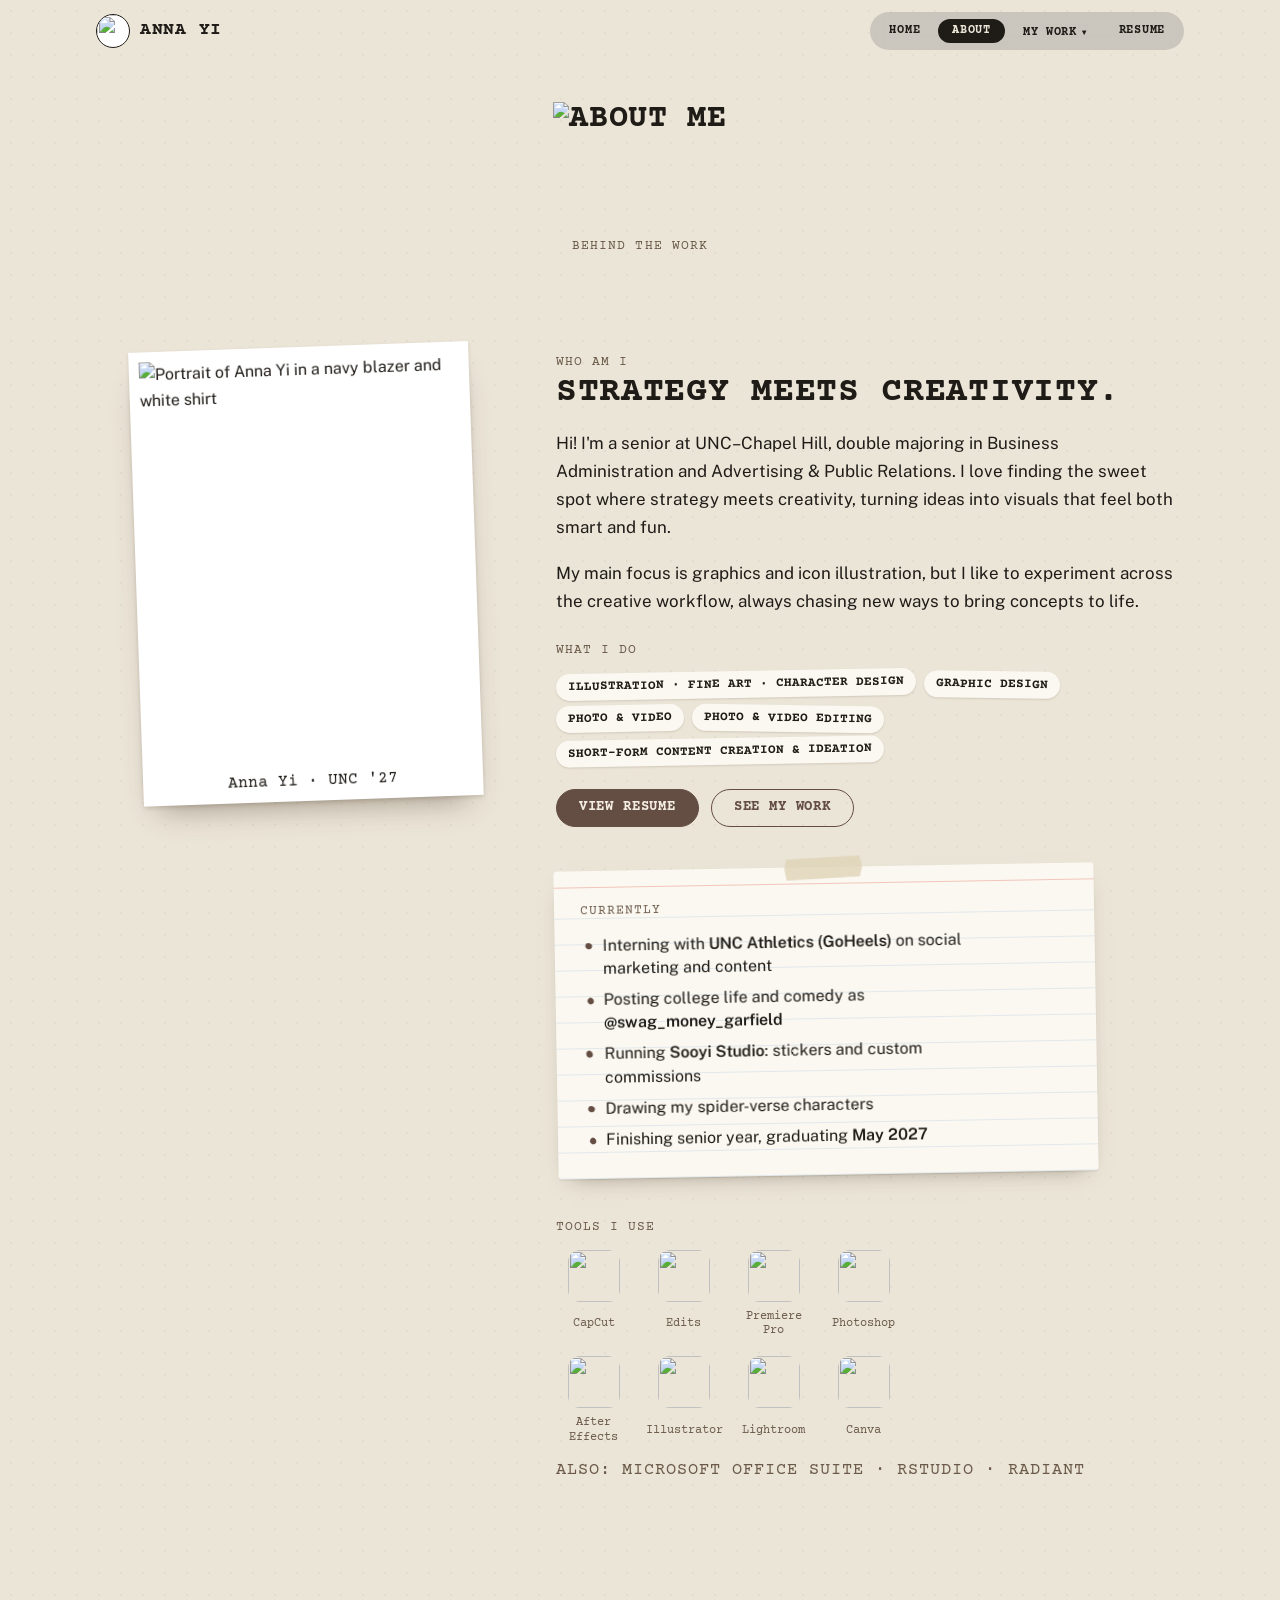
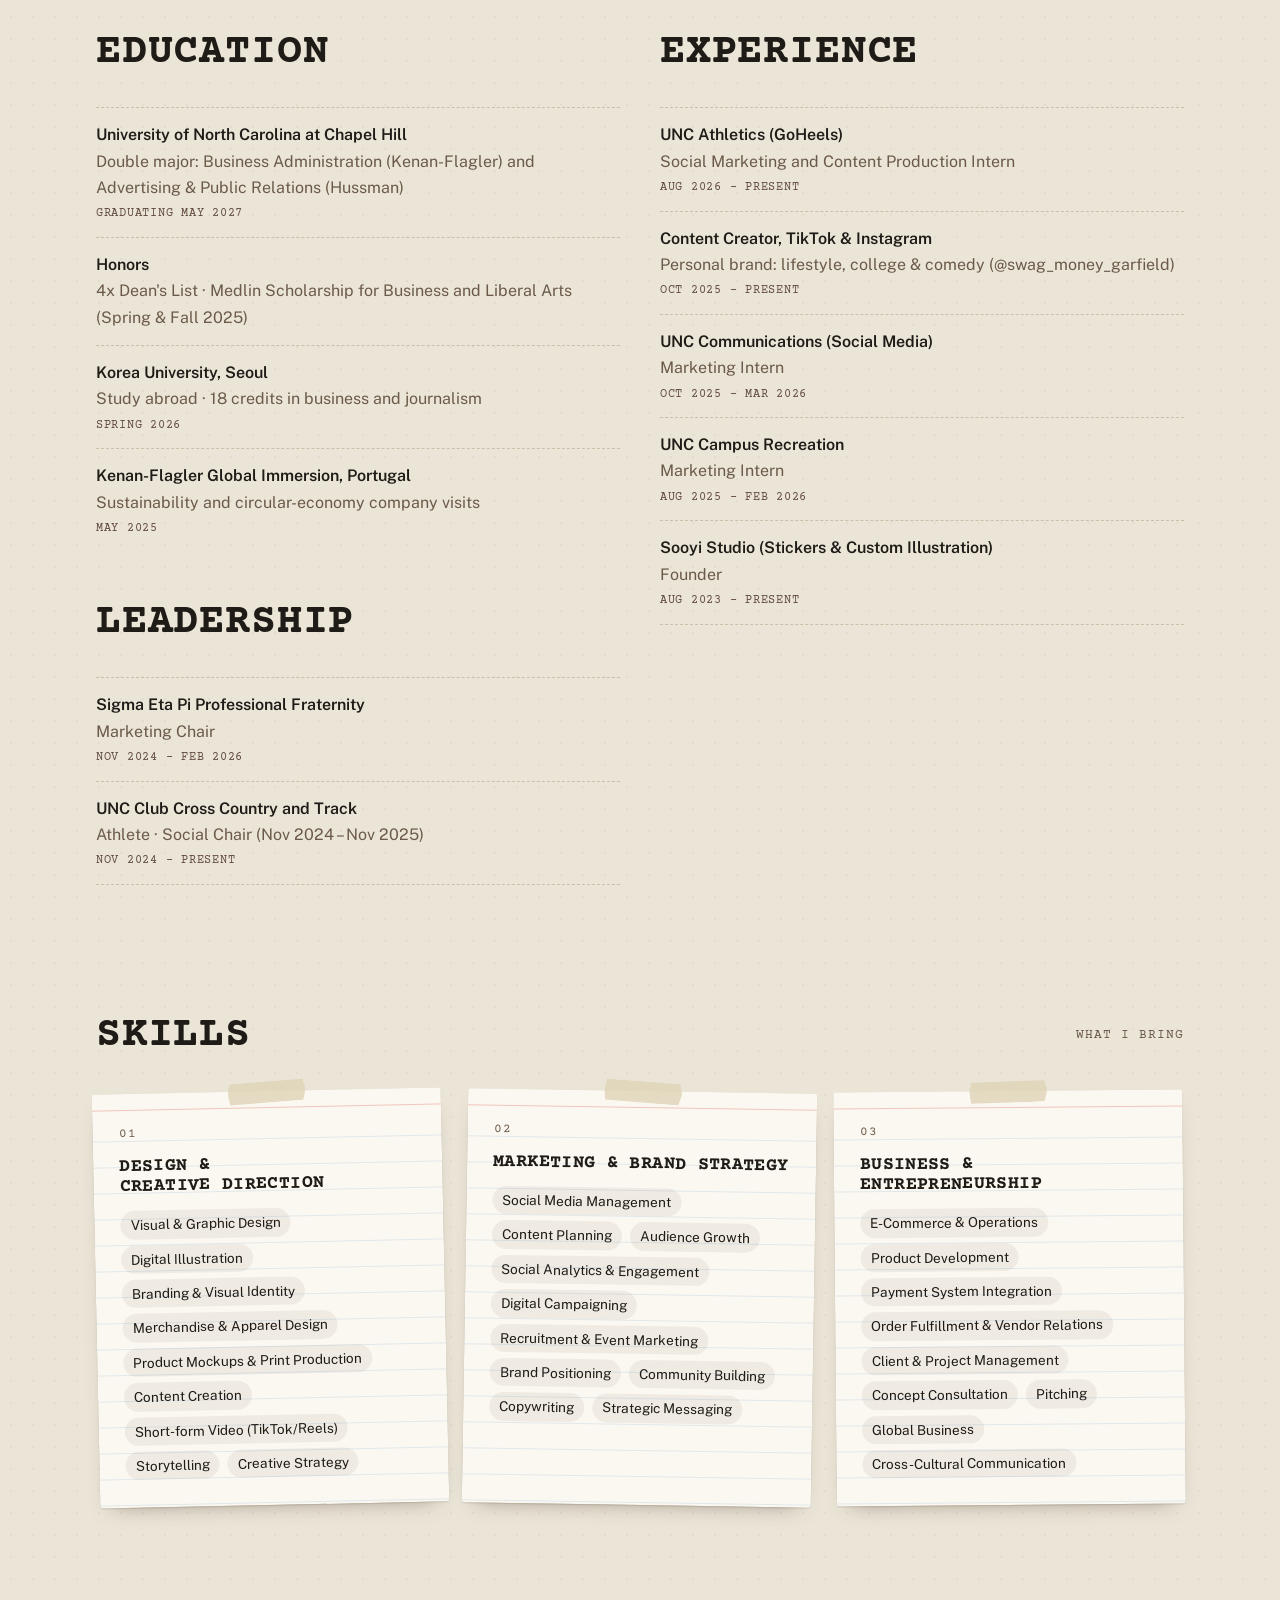
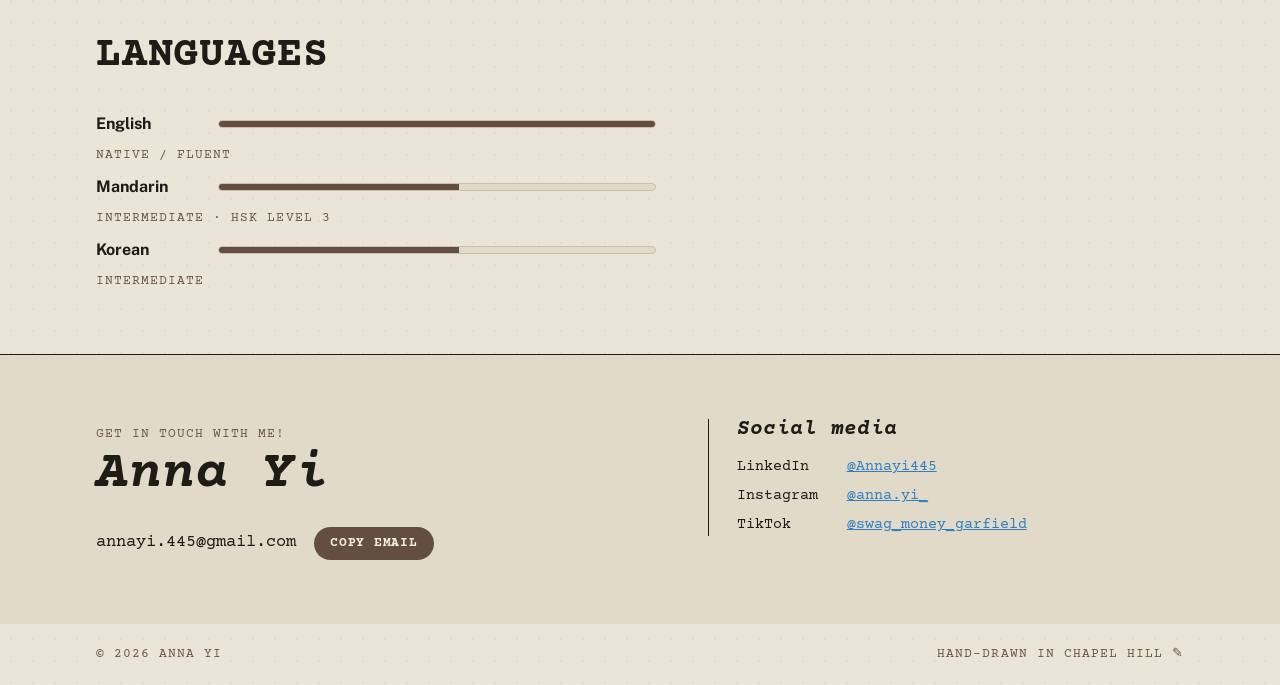
==== About.html @ 0a268e11 "Add files via upload" ====
<!doctype html>
<html lang="en">
<head>
<meta charset="utf-8">
<meta name="viewport" content="width=device-width, initial-scale=1">
<title>About | Anna Yi</title>
<meta name="description" content="About Anna Yi: education, experience and skills.">
<link rel="icon" href="images/avatar.png">
<link rel="preconnect" href="https://fonts.googleapis.com">
<link rel="preconnect" href="https://fonts.gstatic.com" crossorigin>
<link rel="stylesheet" href="https://fonts.googleapis.com/css2?family=Courier+Prime:ital,wght@0,400;0,700;1,400;1,700&family=Public+Sans:wght@400;500;600&display=swap">
<link rel="stylesheet" href="style.css">
</head>
<body>

<nav>
  <div class="wrap">
    <a class="logo" href="Home.html"><img src="images/avatar.png" alt="">Anna Yi</a>
    <div class="nav-links">
      <a href="Home.html">Home</a>
      <a href="About.html" aria-current="page">About</a>
      <div class="nav-drop">
        <button class="nav-drop-btn" type="button" aria-expanded="false" aria-controls="work-menu">My work <span class="caret" aria-hidden="true">▾</span></button>
        <div class="nav-menu" id="work-menu">
          <a href="Illustration.html">Illustration</a>
          <a href="Design.html">Design</a>
          <a href="Video.html">Photo &amp; Video</a>
          <a href="Social.html">Social Media</a>
        </div>
      </div>
      <a href="Resume.html">Resume</a>
    </div>
  </div>
</nav>

<header class="page-head">
  <div class="wrap">
    <h1><img class="doodle" src="images/doodles/title-about.png" alt="About me"></h1>
    <span class="label">Behind the work</span>
  </div>
</header>

<main>
  <section>
    <div class="wrap about-grid">
      <div class="badge">
        <img class="lanyard" src="images/doodles/lanyard.png" alt="">
        <figure class="portrait">
          <img src="images/portrait.jpg" alt="Portrait of Anna Yi in a navy blazer and white shirt">
          <figcaption>Anna Yi · UNC '27</figcaption>
        </figure>
      </div>
      <div class="about-text">
        <span class="label">Who am I</span>
        <h2>Strategy meets creativity.</h2>
        <p>Hi! I'm a senior at UNC–Chapel Hill, double majoring in Business Administration and Advertising &amp; Public Relations. I love finding the sweet spot where strategy meets creativity, turning ideas into visuals that feel both smart and fun.</p>
        <p>My main focus is graphics and icon illustration, but I like to experiment across the creative workflow, always chasing new ways to bring concepts to life.</p>
        <span class="label">What I do</span>
        <ul class="tags what-i-do">
          <li><a href="Illustration.html">Illustration · Fine Art · Character Design</a></li>
          <li><a href="Design.html">Graphic Design</a></li>
          <li><a href="Video.html#photo">Photo &amp; Video</a></li>
          <li><a href="Video.html#editing">Photo &amp; Video Editing</a></li>
          <li><a href="Social.html">Short-Form Content Creation &amp; Ideation</a></li>
        </ul>
        <div class="cta">
          <a class="btn primary" href="Resume.html">View resume</a>
          <a class="btn" href="Design.html">See my work</a>
        </div>

        <div class="card currently">
          <!-- easter egg: hover the tiger -->
          <span class="tiger" aria-hidden="true">
            <img class="tiger-calm" src="images/doodles/tiger.png" alt="">
            <img class="tiger-mad" src="images/doodles/tiger-angry.png" alt="">
          </span>
          <span class="label">Currently</span>
          <ul>
            <li>Interning with <strong>UNC Athletics (GoHeels)</strong> on social marketing and content</li>
            <li>Posting college life and comedy as <strong>@swag_money_garfield</strong></li>
            <li>Running <strong>Sooyi Studio</strong>: stickers and custom commissions</li>
            <li>Drawing my spider-verse characters</li>
            <li>Finishing senior year, graduating <strong>May 2027</strong></li>
          </ul>
        </div>

        <div class="tools">
          <span class="label">Tools I use</span>
          <ul class="software">
            <li><img src="images/icons/capcut.png" alt=""><span>CapCut</span></li>
            <li><img src="images/icons/instagram-edits.png" alt=""><span>Edits</span></li>
            <li><img src="images/icons/premiere-pro.png" alt=""><span>Premiere Pro</span></li>
            <li><img src="images/icons/photoshop.png" alt=""><span>Photoshop</span></li>
            <li><img src="images/icons/after-effects.png" alt=""><span>After Effects</span></li>
            <li><img src="images/icons/illustrator.png" alt=""><span>Illustrator</span></li>
            <li><img src="images/icons/lightroom.png" alt=""><span>Lightroom</span></li>
            <li><img src="images/icons/canva.png" alt=""><span>Canva</span></li>
          </ul>
          <p class="tools-more">Also: Microsoft Office Suite · RStudio · Radiant</p>
        </div>
      </div>
    </div>
  </section>

  <section>
    <div class="wrap cols">
      <div>
        <div class="sec-head"><h2>Education</h2></div>
        <div class="entry">
          <strong>University of North Carolina at Chapel Hill</strong>
          <span>Double major: Business Administration (Kenan-Flagler) and Advertising &amp; Public Relations (Hussman)</span>
          <span class="when">Graduating May 2027</span>
        </div>
        <div class="entry">
          <strong>Honors</strong>
          <span>4x Dean's List · Medlin Scholarship for Business and Liberal Arts (Spring &amp; Fall 2025)</span>
        </div>
        <div class="entry">
          <strong>Korea University, Seoul</strong>
          <span>Study abroad · 18 credits in business and journalism</span>
          <span class="when">Spring 2026</span>
        </div>
        <div class="entry">
          <strong>Kenan-Flagler Global Immersion, Portugal</strong>
          <span>Sustainability and circular-economy company visits</span>
          <span class="when">May 2025</span>
        </div>

        <div class="sec-head" style="margin-top:48px"><h2>Leadership</h2></div>
        <div class="entry">
          <strong>Sigma Eta Pi Professional Fraternity</strong>
          <span>Marketing Chair</span>
          <span class="when">Nov 2024 – Feb 2026</span>
        </div>
        <div class="entry">
          <strong>UNC Club Cross Country and Track</strong>
          <span>Athlete · Social Chair (Nov 2024 – Nov 2025)</span>
          <span class="when">Nov 2024 – Present</span>
        </div>
      </div>
      <div>
        <div class="sec-head"><h2>Experience</h2></div>
        <div class="entry">
          <strong>UNC Athletics (GoHeels)</strong>
          <span>Social Marketing and Content Production Intern</span>
          <span class="when">Aug 2026 – Present</span>
        </div>
        <div class="entry">
          <strong>Content Creator, TikTok &amp; Instagram</strong>
          <span>Personal brand: lifestyle, college &amp; comedy (@swag_money_garfield)</span>
          <span class="when">Oct 2025 – Present</span>
        </div>
        <div class="entry">
          <strong>UNC Communications (Social Media)</strong>
          <span>Marketing Intern</span>
          <span class="when">Oct 2025 – Mar 2026</span>
        </div>
        <div class="entry">
          <strong>UNC Campus Recreation</strong>
          <span>Marketing Intern</span>
          <span class="when">Aug 2025 – Feb 2026</span>
        </div>
        <div class="entry">
          <strong>Sooyi Studio (Stickers &amp; Custom Illustration)</strong>
          <span>Founder</span>
          <span class="when">Aug 2023 – Present</span>
        </div>
      </div>
    </div>
  </section>

  <section>
    <div class="wrap">
      <div class="sec-head">
        <h2>Skills</h2>
        <span class="label">What I bring</span>
      </div>
      <div class="skill-cards">
        <div class="card">
          <span class="label">01</span>
          <h3>Design &amp; Creative Direction</h3>
          <ul class="tags">
            <li>Visual &amp; Graphic Design</li><li>Digital Illustration</li><li>Branding &amp; Visual Identity</li>
            <li>Merchandise &amp; Apparel Design</li><li>Product Mockups &amp; Print Production</li><li>Content Creation</li>
            <li>Short-form Video (TikTok/Reels)</li><li>Storytelling</li><li>Creative Strategy</li>
          </ul>
        </div>
        <div class="card">
          <span class="label">02</span>
          <h3>Marketing &amp; Brand Strategy</h3>
          <ul class="tags">
            <li>Social Media Management</li><li>Content Planning</li><li>Audience Growth</li>
            <li>Social Analytics &amp; Engagement</li><li>Digital Campaigning</li><li>Recruitment &amp; Event Marketing</li>
            <li>Brand Positioning</li><li>Community Building</li><li>Copywriting</li><li>Strategic Messaging</li>
          </ul>
        </div>
        <div class="card">
          <span class="label">03</span>
          <h3>Business &amp; Entrepreneurship</h3>
          <ul class="tags">
            <li>E-Commerce &amp; Operations</li><li>Product Development</li><li>Payment System Integration</li>
            <li>Order Fulfillment &amp; Vendor Relations</li><li>Client &amp; Project Management</li><li>Concept Consultation</li>
            <li>Pitching</li><li>Global Business</li><li>Cross-Cultural Communication</li>
          </ul>
        </div>
      </div>
    </div>
  </section>

  <section>
    <div class="wrap cols">
      <div>
        <div class="sec-head"><h2>Languages</h2></div>
        <div class="langs">
          <div class="lang"><strong>English</strong><div class="meter" title="Native / Fluent"><i style="width:100%"></i></div></div>
          <span class="label">Native / Fluent</span>
          <div class="lang"><strong>Mandarin</strong><div class="meter" title="Intermediate"><i style="width:55%"></i></div></div>
          <span class="label">Intermediate · HSK Level 3</span>
          <div class="lang"><strong>Korean</strong><div class="meter" title="Intermediate"><i style="width:55%"></i></div></div>
          <span class="label">Intermediate</span>
        </div>
      </div>
    </div>
  </section>

  <section id="contact" class="contact">
    <div class="wrap">
      <div>
        <span class="label">Get in touch with me!</span>
        <h2>Anna Yi</h2>
        <div class="contact-row">
          <span class="email" id="email">annayi.445@gmail.com</span>
          <button class="copy" id="copy-btn" type="button">Copy email</button>
        </div>
      </div>
      <div class="socials">
        <h3>Social media</h3>
        <div><span>LinkedIn</span><a href="https://www.linkedin.com/in/annayi445" target="_blank" rel="noopener">@Annayi445</a></div>
        <div><span>Instagram</span><a href="https://www.instagram.com/anna.yi_/" target="_blank" rel="noopener">@anna.yi_</a></div>
        <div><span>TikTok</span><a href="https://www.tiktok.com/@swag_money_garfield" target="_blank" rel="noopener">@swag_money_garfield</a></div>
      </div>
    </div>
  </section>
</main>

<footer>
  <div class="wrap">
    <span class="label">© 2026 Anna Yi</span>
    <span class="label">Hand-drawn in Chapel Hill ✎</span>
  </div>
</footer>

<script src="script.js"></script>
</body>
</html>
---- style.css ----
/* Anna Yi — portfolio. Shared styles for Home, About and Video pages.
   Look: warm sketchbook paper, Courier type and Anna's own hand-drawn doodles. */
:root {
  --bg: #ebe5d8;          /* paper */
  --paper-2: #e2dac9;     /* slightly darker paper for bands */
  --surface: #f7f3ea;
  --ink: #1f1b17;
  --muted: #6b5a49;
  --line: #cbbfaa;
  --brown: #644d42;
  --accent: #2f7fc1;      /* Carolina blue, for links and highlights */
  --rec: #d6402f;
  --type: "Courier Prime", "Courier New", Courier, monospace;
  --body: "Public Sans", system-ui, -apple-system, "Segoe UI", sans-serif;
  color-scheme: light;
}

* { box-sizing: border-box; }
html { scroll-behavior: smooth; }
[id] { scroll-margin-top: 72px; }
body {
  margin: 0; background: var(--bg); color: var(--ink); font: 400 1rem/1.65 var(--body);
  /* faint paper grain */
  background-image: radial-gradient(rgba(100, 77, 66, 0.06) 1px, transparent 1px);
  background-size: 22px 22px;
}
img { max-width: 100%; display: block; }
.wrap {
  max-width: 1120px; margin: 0 auto;
  padding-left: max(16px, env(safe-area-inset-left, 0px));
  padding-right: max(16px, env(safe-area-inset-right, 0px));
}
a { color: var(--accent); }
a:focus-visible, button:focus-visible { outline: 2px solid var(--accent); outline-offset: 3px; }
h1, h2, h3 { font-family: var(--type); font-weight: 700; text-wrap: balance; line-height: 1.1; margin: 0; text-transform: uppercase; letter-spacing: 0.02em; }
.label { font: 400 0.8rem/1.3 var(--type); letter-spacing: 0.08em; text-transform: uppercase; color: var(--muted); }
.doodle { display: block; height: auto; }
.visually-hidden { position: absolute; width: 1px; height: 1px; overflow: hidden; clip: rect(0 0 0 0); white-space: nowrap; }

/* ---------- Nav: centered pill, like the old site ---------- */
nav { position: sticky; top: 0; z-index: 10; padding-block: 12px; }
nav .wrap { display: flex; align-items: center; justify-content: space-between; gap: 16px; }
.logo {
  display: flex; align-items: center; gap: 10px; color: var(--ink); text-decoration: none;
  font: 700 1.1rem/1 var(--type); letter-spacing: 0.04em; text-transform: uppercase;
}
.logo img { width: 34px; height: 34px; border-radius: 50%; background: #fff; border: 1.5px solid var(--ink); object-fit: cover; }
.nav-links {
  display: flex; gap: 4px; flex-wrap: wrap; padding: 5px; border-radius: 999px;
  background: rgba(195, 190, 183, 0.8); backdrop-filter: blur(8px);
}
.nav-links a {
  color: var(--ink); text-decoration: none; padding: 6px 14px; border-radius: 999px;
  font: 700 0.75rem/1 var(--type); letter-spacing: 0.06em; text-transform: uppercase;
}
.nav-links a:hover { background: rgba(255, 255, 255, 0.5); }
.nav-links a[aria-current="page"] { background: var(--ink); color: var(--bg); }

/* ---------- Buttons ---------- */
.cta { display: flex; gap: 12px; flex-wrap: wrap; }
.btn {
  display: inline-block; padding: 11px 22px; border-radius: 999px; text-decoration: none;
  font: 700 0.85rem/1 var(--type); letter-spacing: 0.06em; text-transform: uppercase;
  border: 1.5px solid var(--brown); color: var(--brown); transition: background .2s, color .2s, transform .2s;
}
.btn.primary { background: var(--brown); color: #f3ede2; }
.btn:hover { transform: translateY(-2px); background: var(--brown); color: #f3ede2; }

/* ---------- Home hero: avatar + hand-lettered "Portfolio" ---------- */
.hero .wrap { padding-block: 48px 24px; display: grid; justify-items: center; text-align: center; gap: 22px; }
.title-lockup { display: flex; align-items: center; justify-content: center; gap: clamp(12px, 3vw, 28px); }
.title-lockup .avatar { width: clamp(78px, 13vw, 130px); height: auto; }
.title-lockup .wordmark { display: grid; gap: 6px; }
.title-lockup .wordmark img { width: clamp(220px, 44vw, 460px); }
.byline { display: flex; justify-content: space-between; font: 400 clamp(0.9rem, 2vw, 1.2rem)/1 var(--type); letter-spacing: 0.1em; color: var(--muted); padding-inline: 4px; }
.hero p { max-width: 54ch; font-size: 1.1rem; color: var(--muted); margin: 0; }
.scroll-cue { display: grid; justify-items: center; gap: 4px; color: var(--ink); text-decoration: none; font: 400 0.75rem/1 var(--type); }
.scroll-cue img { width: 54px; margin-block: 6px 16px; transform: rotate(110deg); animation: bob 2.2s ease-in-out infinite; }
@keyframes bob { 50% { translate: 0 6px; } }

/* "Check out my work!" doodle links */
.work-links { display: grid; grid-template-columns: repeat(3, minmax(0, 1fr)); gap: 24px; align-items: end; max-width: 820px; margin: 0 auto; }
.work-links a { display: grid; justify-items: center; padding: 16px; border-radius: 12px; transition: transform .25s, background .25s; }
.work-links a:hover { transform: rotate(-3deg) translateY(-4px); background: rgba(255, 255, 255, 0.35); }
.work-links img { height: clamp(110px, 18vw, 170px); width: auto; }

/* The five things I do: numbered index cards */
.disciplines {
  list-style: none; padding: 0; margin: 40px 0 0;
  display: grid; grid-template-columns: repeat(auto-fit, minmax(min(200px, 100%), 1fr)); gap: 16px;
}
.disciplines a { height: 100%; display: grid; align-content: start; gap: 8px; padding: 26px 18px 22px; color: var(--ink); text-decoration: none; }
.disciplines strong { font: 700 1rem/1.25 var(--type); text-transform: uppercase; letter-spacing: .02em; }
.disciplines span:last-child { font-size: 0.9rem; color: var(--muted); }

/* Paper index cards: ruled lines, a strip of tape, a slight hand-placed tilt */
.card, .disciplines a {
  position: relative; border-radius: 3px;
  background:
    linear-gradient(to bottom, transparent 0 16px, rgba(214, 64, 47, 0.28) 16px 17px, transparent 17px),
    repeating-linear-gradient(to bottom, transparent 0 25px, rgba(47, 127, 193, 0.13) 25px 26px),
    #fbf8f1;
  background-position: 0 0, 0 22px, 0 0;
  box-shadow: 0 1px 1px rgba(60, 40, 20, .12), 0 10px 22px -14px rgba(60, 40, 20, .5);
  transform: rotate(var(--tilt, 0deg));
  transition: transform .3s ease, box-shadow .3s ease;
}
.card::before, .disciplines a::before {
  content: ""; position: absolute; top: -10px; left: 50%; width: 78px; height: 22px;
  translate: -50% 0; rotate: var(--tape, -3deg);
  background: rgba(222, 210, 180, 0.75); box-shadow: 0 1px 2px rgba(60, 40, 20, .12);
  clip-path: polygon(3% 0, 97% 4%, 100% 50%, 96% 100%, 2% 96%, 0 45%);
}
.card:hover, .disciplines a:hover { transform: rotate(0deg) translateY(-4px); box-shadow: 0 2px 2px rgba(60, 40, 20, .1), 0 18px 28px -14px rgba(60, 40, 20, .5); }
.card:nth-child(4n+1), .disciplines li:nth-child(4n+1) a { --tilt: -1.2deg; --tape: -4deg; }
.card:nth-child(4n+2), .disciplines li:nth-child(4n+2) a { --tilt: 0.9deg; --tape: 3deg; }
.card:nth-child(4n+3), .disciplines li:nth-child(4n+3) a { --tilt: -0.5deg; --tape: -2deg; }
.disciplines li:nth-child(4n+4) a { --tilt: 1.4deg; --tape: 5deg; }

/* Section number next to a hand-lettered title */
.sec-head h2 { display: flex; align-items: center; gap: 14px; }
.num {
  display: inline-grid; place-items: center; width: 44px; height: 44px; flex: none; border-radius: 50%;
  border: 1.5px solid var(--ink); font: 700 0.95rem/1 var(--type); letter-spacing: 0;
}

/* Empty frame waiting for a photo or video */
.slot {
  display: grid; place-items: center; text-align: center; padding: 16px; aspect-ratio: 4 / 5;
  border: 2px dashed var(--line); border-radius: 6px; background: rgba(255, 255, 255, .35);
  font: 400 0.85rem/1.4 var(--type); color: var(--muted);
}
.slot.land { aspect-ratio: 16 / 10; }
.slots { display: grid; grid-template-columns: repeat(auto-fill, minmax(min(200px, 100%), 1fr)); gap: 18px; }

/* ---------- Inner page header: hand-lettered title ---------- */
.page-head .wrap { padding-block: 40px 28px; display: grid; justify-items: center; text-align: center; gap: 16px; }
.page-head h1 img { height: clamp(70px, 12vw, 120px); width: auto; margin: 0 auto; }
.page-head .text-title { font-size: clamp(2.4rem, 8vw, 4.4rem); }
.page-head p { max-width: 58ch; margin: 0; color: var(--muted); font-size: 1.08rem; }

/* ---------- Sections ---------- */
section { padding-block: 64px; }
.sec-head { display: flex; align-items: center; justify-content: space-between; gap: 16px; flex-wrap: wrap; margin-bottom: 32px; }
.sec-head h2 { font-size: clamp(1.8rem, 4.5vw, 2.6rem); }
.sec-head h2 img { height: clamp(56px, 9vw, 84px); width: auto; }
.center { text-align: center; justify-content: center; }
.sub-head { display: flex; align-items: baseline; gap: 14px; margin: 48px 0 18px; }
.sub-head:first-of-type { margin-top: 0; }
.sub-head h3 { font-size: 1.35rem; }
.sub-head::after { content: ""; flex: 1; border-bottom: 1.5px dashed var(--line); transform: translateY(-6px); }

/* ---------- Galleries ---------- */
.zoom { padding: 0; border: 0; background: none; cursor: zoom-in; display: block; width: 100%; }
.posters { display: grid; grid-template-columns: repeat(auto-fill, minmax(min(220px, 100%), 1fr)); gap: 28px 22px; }
.poster { margin: 0; display: grid; gap: 10px; min-width: 0; }
/* polaroid-style frame */
.poster .zoom { background: #fff; padding: 8px 8px 10px; box-shadow: 0 1px 2px rgba(60, 40, 20, .15), 0 8px 18px -10px rgba(60, 40, 20, .35); transition: transform .3s ease; }
.poster:nth-child(odd) .zoom:hover { transform: rotate(-1.5deg) translateY(-4px); }
.poster:nth-child(even) .zoom:hover { transform: rotate(1.5deg) translateY(-4px); }
.poster img { width: 100%; aspect-ratio: 3 / 4; object-fit: cover; }
.poster.wide { grid-column: span 2; }
.poster.wide img { aspect-ratio: auto; height: auto; }
@media (max-width: 520px) { .poster.wide { grid-column: auto; } }
.poster figcaption { font: 400 0.9rem/1.3 var(--type); text-align: center; }

.stickers { display: grid; grid-template-columns: repeat(auto-fill, minmax(min(120px, 45%), 1fr)); gap: 12px; }
.stickers .zoom { aspect-ratio: 1; border-radius: 10px; background: #fff; padding: 8px; box-shadow: 0 1px 2px rgba(60, 40, 20, .12); transition: transform .2s; }
.stickers .zoom:hover { transform: translateY(-3px) rotate(-3deg) scale(1.04); }
.stickers img { width: 100%; height: 100%; object-fit: contain; }

.wall { columns: 3 240px; column-gap: 18px; }
.wall .zoom { break-inside: avoid; margin-bottom: 18px; background: #fff; padding: 8px; box-shadow: 0 1px 2px rgba(60, 40, 20, .15), 0 8px 18px -10px rgba(60, 40, 20, .35); }
.wall img { width: 100%; height: auto; }

/* ---------- Lightbox ---------- */
.lightbox {
  position: fixed; inset: 0; z-index: 50; display: none; place-items: center; padding: 24px;
  background: rgba(31, 27, 23, 0.88); cursor: zoom-out;
}
.lightbox.open { display: grid; }
.lightbox img { max-width: min(1000px, 100%); max-height: 86vh; width: auto; background: #fff; padding: 8px; }
.lightbox p { color: #f3ede2; margin: 12px 0 0; text-align: center; font: 400 0.85rem/1.4 var(--type); letter-spacing: .06em; }

/* ---------- About ---------- */
.about-grid { display: grid; grid-template-columns: minmax(0, 0.9fr) minmax(0, 1.4fr); gap: 56px; align-items: start; }
/* portrait hangs from the hand-drawn lanyard */
.badge { position: relative; display: grid; justify-items: center; max-width: 340px; margin: 0 auto; }
.badge .lanyard { width: 34%; margin-bottom: -14px; position: relative; z-index: 1; }
.portrait { background: #fff; padding: 10px 10px 44px; transform: rotate(-2deg); box-shadow: 0 2px 4px rgba(60, 40, 20, .15), 0 18px 30px -16px rgba(60, 40, 20, .45); }
.portrait img { width: 100%; aspect-ratio: 4 / 5; object-fit: cover; object-position: top; }
.portrait figcaption { position: absolute; left: 0; right: 0; bottom: 12px; text-align: center; font: 400 1rem/1 var(--type); }
.portrait { position: relative; margin: 0; }
.about-text h2 { font-size: clamp(1.6rem, 4vw, 2.2rem); margin-bottom: 18px; }
.about-text p { max-width: 62ch; margin: 0 0 1.1em; font-size: 1.06rem; }
.cols { display: grid; grid-template-columns: repeat(auto-fit, minmax(min(300px, 100%), 1fr)); gap: 40px; }
.entry { padding-block: 14px; border-top: 1.5px dashed var(--line); }
.entry:last-child { border-bottom: 1.5px dashed var(--line); }
.entry strong { display: block; font-weight: 600; }
.entry span { color: var(--muted); }
.skill-cards { display: grid; grid-template-columns: repeat(auto-fit, minmax(min(300px, 100%), 1fr)); gap: 20px; }
.card { padding: 32px 26px 28px; display: grid; gap: 14px; align-content: start; }
.card h3 { font-size: 1.15rem; }
.tags { display: flex; flex-wrap: wrap; gap: 6px 8px; list-style: none; padding: 0; margin: 0; }
.tags li { font-size: 0.85rem; padding: 3px 10px; border-radius: 999px; background: rgba(100, 77, 66, 0.08); }
.what-i-do { margin: 10px 0 24px; }
.what-i-do li { padding: 0; background: #fbf8f1; box-shadow: 0 1px 2px rgba(60, 40, 20, .15); }
.what-i-do li:nth-child(odd) { rotate: -1deg; }
.what-i-do li:nth-child(even) { rotate: 0.8deg; }
.what-i-do a { display: block; padding: 6px 12px; color: var(--ink); text-decoration: none; font: 700 0.8rem/1.2 var(--type); text-transform: uppercase; }
.what-i-do a:hover { color: var(--accent); }
.software { display: flex; gap: 18px; flex-wrap: wrap; list-style: none; padding: 0; margin: 0; }
.software li { display: grid; justify-items: center; gap: 8px; }
.software img { width: 64px; height: 64px; border-radius: 14px; }
.software span { font: 400 0.8rem/1 var(--type); color: var(--muted); }
.langs { display: grid; gap: 10px; }
.lang { display: grid; grid-template-columns: 110px 1fr; align-items: center; gap: 12px; }
.meter { height: 8px; border-radius: 4px; background: var(--paper-2); border: 1px solid var(--line); overflow: hidden; }
.meter i { display: block; height: 100%; background: var(--brown); }

/* ---------- Video ---------- */
.player { position: relative; aspect-ratio: 16 / 9; border-radius: 6px; overflow: hidden; background: var(--ink); border: 8px solid #fff; box-shadow: 0 18px 30px -16px rgba(60, 40, 20, .45); }
.player video, .player iframe { width: 100%; height: 100%; border: 0; display: block; }
.player .missing {
  position: absolute; inset: 0; display: none; place-items: center; text-align: center; padding: 24px;
  color: #e2dac9; font: 400 0.95rem/1.6 var(--type);
}
.player.no-video .missing { display: grid; }
.player.no-video video { display: none; }
.player-meta { display: flex; justify-content: space-between; gap: 12px; flex-wrap: wrap; margin-top: 14px; }

.cases { display: grid; }
.case {
  display: grid; grid-template-columns: minmax(0, 1fr) minmax(0, 1.15fr); gap: 44px; align-items: center;
  padding-block: 44px; border-top: 1.5px dashed var(--line);
}
.case:last-child { border-bottom: 1.5px dashed var(--line); }
.case-media { display: grid; gap: 14px; grid-template-columns: repeat(auto-fit, minmax(0, 1fr)); align-items: start; }
.case-media .zoom { background: #fff; padding: 8px; box-shadow: 0 1px 2px rgba(60, 40, 20, .15), 0 8px 18px -10px rgba(60, 40, 20, .35); }
.case-body { display: grid; gap: 14px; min-width: 0; }
.case-body h2 { font-size: clamp(1.5rem, 4vw, 2rem); }
.case-body p { margin: 0; max-width: 60ch; }
.case:nth-child(even) .case-media { order: 2; }

/* ---------- Contact / footer, like the old site's sign-off ---------- */
.contact { background: var(--paper-2); border-top: 1.5px solid var(--ink); }
.contact .wrap { display: grid; grid-template-columns: minmax(0, 1.2fr) minmax(0, 1fr); gap: 40px; align-items: start; }
.contact h2 { font-size: clamp(2rem, 6vw, 3.4rem); text-transform: none; font-style: italic; }
.contact-row { display: flex; gap: 12px 18px; flex-wrap: wrap; margin-top: 22px; align-items: center; }
.email { font: 400 1.05rem/1 var(--type); user-select: all; }
.copy {
  font: 700 0.8rem/1 var(--type); letter-spacing: .06em; text-transform: uppercase; padding: 10px 16px; border-radius: 999px; cursor: pointer;
  background: var(--brown); color: #f3ede2; border: 0;
}
.socials { border-left: 1.5px solid var(--ink); padding-left: 28px; display: grid; gap: 8px; }
.socials h3 { font-style: italic; text-transform: none; font-size: 1.3rem; margin-bottom: 6px; }
.socials div { display: grid; grid-template-columns: 110px 1fr; font: 400 0.95rem/1.4 var(--type); }
footer .wrap { padding-block: 22px; display: flex; justify-content: space-between; gap: 12px; flex-wrap: wrap; }

@media (max-width: 760px) {
  .about-grid, .case, .contact .wrap { grid-template-columns: 1fr; gap: 28px; }
  .case:nth-child(even) .case-media { order: 0; }
  .badge { max-width: 250px; }
  .badge .lanyard { width: 26%; }
  .socials { border-left: 0; padding-left: 0; border-top: 1.5px solid var(--ink); padding-top: 20px; }
  section { padding-block: 48px; }
  nav .wrap { flex-wrap: wrap; row-gap: 8px; }
  .logo { white-space: nowrap; }
  .nav-links { gap: 0; }
  .nav-links a { padding: 6px 7px; font-size: 0.66rem; letter-spacing: 0.02em; }
  [id] { scroll-margin-top: 110px; }
  .work-links { gap: 8px; }
  .work-links a { padding: 6px; }
}
@media (prefers-reduced-motion: reduce) {
  html { scroll-behavior: auto; }
  .scroll-cue img { animation: none; }
  .poster .zoom, .stickers .zoom, .work-links a, .btn, .card, .disciplines a { transition: none; }
}

/* ---------- Embedded TikToks ---------- */
.tiktoks { display: grid; grid-template-columns: repeat(auto-fit, minmax(min(240px, 100%), 1fr)); gap: 28px 22px; }
.tiktok { margin: 0; display: grid; gap: 10px; justify-items: center; }
.tiktok-frame { width: 100%; max-width: 320px; aspect-ratio: 9 / 16; background: var(--ink); border: 8px solid #fff; border-radius: 4px; overflow: hidden; box-shadow: 0 1px 2px rgba(60, 40, 20, .15), 0 10px 22px -12px rgba(60, 40, 20, .45); }
.tiktok-frame iframe { width: 100%; height: 100%; border: 0; display: block; }
.tiktok:nth-child(3n+1) .tiktok-frame { rotate: -1deg; }
.tiktok:nth-child(3n+3) .tiktok-frame { rotate: .8deg; }
.tiktok figcaption { font-family: var(--type); font-size: .85rem; }
@media (prefers-reduced-motion: reduce) { .tiktok-frame { rotate: none !important; } }

/* ---------- Photography grid ---------- */
.photo-grid { display: grid; grid-template-columns: 1fr 1.12fr; gap: 26px 22px; }
.photo { margin: 0; display: flex; flex-direction: column; gap: 10px; min-width: 0; }
.photo.tall { grid-row: span 2; }
.photo .zoom { flex: 1; background: #fff; padding: 8px 8px 10px; box-shadow: 0 1px 2px rgba(60, 40, 20, .15), 0 8px 18px -10px rgba(60, 40, 20, .35); transition: transform .3s ease; }
.photo img { width: 100%; height: 100%; aspect-ratio: 3 / 2; object-fit: cover; display: block; }
.photo.tall img { aspect-ratio: auto; min-height: 100%; }
.photo:nth-child(odd) .zoom:hover { transform: rotate(-1.2deg) translateY(-4px); }
.photo:nth-child(even) .zoom:hover { transform: rotate(1.2deg) translateY(-4px); }
.photo figcaption { font-family: var(--type); font-size: .85rem; text-align: center; }
@media (max-width: 760px) {
  .photo-grid { grid-template-columns: 1fr; }
  .photo.tall { grid-row: auto; }
  .photo.tall img { aspect-ratio: 2 / 3; }
}
@media (prefers-reduced-motion: reduce) { .photo .zoom:hover { transform: none; } }

/* ---------- Before / after ---------- */
.before-after { display: grid; grid-template-columns: 1fr 1fr; gap: 26px 22px; align-items: end; }
.before-after .photo { position: relative; }
.before-after .zoom { flex: none; }
.before-after .photo img { aspect-ratio: auto; height: auto; }
.ba-tag { position: absolute; top: -12px; left: 14px; z-index: 1; font-family: var(--type); font-weight: 700; font-size: .8rem; letter-spacing: .12em; text-transform: uppercase; padding: 4px 12px; background: var(--surface); color: var(--muted); border: 1.5px solid var(--line); rotate: -3deg; box-shadow: 0 4px 10px -6px rgba(60, 40, 20, .4); }
.ba-tag.after { background: var(--ink); color: var(--surface); border-color: var(--ink); rotate: 2deg; }
.ba-notes { margin-top: 36px; }
@media (max-width: 760px) { .before-after { grid-template-columns: 1fr; gap: 36px; } }

/* ---------- Instagram reels (reuse the TikTok frames, taller for Instagram's header/footer) ---------- */
.reels { max-width: 760px; }
.reel-frame { max-width: 340px; aspect-ratio: auto; height: 620px; background: #fff; }

/* ---------- Resume page ---------- */
.resume-layout { display: grid; gap: 48px; max-width: 820px; margin: 0 auto; }
.pdf-frame { background: #fff; padding: 10px; border-radius: 4px; box-shadow: 0 1px 2px rgba(60, 40, 20, .15), 0 14px 28px -14px rgba(60, 40, 20, .45); }
.pdf-frame object { display: block; width: 100%; aspect-ratio: 8.5 / 11; border: 0; }
.pdf-fallback { margin: 0; padding: 40px 20px; text-align: center; }
.resume-actions { margin-top: 18px; }
.quant-card { --tilt: -0.8deg; --tape: 3deg; }
.quant-card h3 { font-size: 1.35rem; line-height: 1.25; }
.quant-card p { margin: 0; max-width: 60ch; }
@media (max-width: 760px) { .resume-layout { gap: 36px; } }

/* ---------- About: "Currently" card with the tiger doodle ---------- */
.card.currently { margin-top: 40px; max-width: 540px; --tilt: -1deg; --tape: -3deg; padding-right: 110px; }
.currently ul { list-style: none; margin: 0; padding: 0; display: grid; gap: 8px; }
.currently li { position: relative; padding-left: 22px; line-height: 1.45; }
.currently li::before { content: "→"; position: absolute; left: 0; font-family: var(--type); color: var(--brown); }
.currently strong { font-weight: 600; }
.currently .tiger { position: absolute; right: -34px; bottom: -26px; width: 140px; rotate: 6deg; pointer-events: none; }
@media (max-width: 760px) {
  .card.currently { padding-right: 26px; padding-bottom: 96px; margin-top: 28px; }
  .currently .tiger { width: 110px; right: -8px; bottom: -18px; }
}
.entry span { display: block; }
.entry .when { margin-top: 4px; font: 400 0.78rem/1.4 var(--type); letter-spacing: .06em; text-transform: uppercase; color: var(--brown); }

/* ---------- Stickers & merch: piles of die-cut stickers next to the real printed thing ---------- */
.sticker-set { display: grid; grid-template-columns: minmax(0, 1.55fr) minmax(220px, .8fr); grid-template-areas: "head head" "pile irl"; gap: 8px 44px; align-items: center; padding-block: 26px 34px; border-top: 1.5px dashed var(--line); }
.sticker-set.flip { grid-template-columns: minmax(220px, .8fr) minmax(0, 1.55fr); grid-template-areas: "head head" "irl pile"; }
.set-head { grid-area: head; display: flex; align-items: baseline; gap: 14px; flex-wrap: wrap; }
.set-head h4 { margin: 0; font: 700 1.05rem/1.2 var(--type); letter-spacing: .06em; text-transform: uppercase; }
.set-head.commissions { padding-top: 26px; border-top: 1.5px dashed var(--line); }

.sticker-pile { grid-area: pile; display: flex; flex-wrap: wrap; justify-content: center; align-items: center; padding: 18px 8px; }
.zoom.sticker { width: clamp(84px, 10.5vw, 128px); margin: -9px -5px; padding: 0; background: none; border-radius: 0; box-shadow: none; position: relative;
  filter: drop-shadow(0 0 1.5px #fff) drop-shadow(0 0 1.5px #fff) drop-shadow(0 0 1px #fff) drop-shadow(0 4px 5px rgba(60, 40, 20, .28));
  transform: rotate(var(--r, 0deg)) translateY(var(--y, 0px)); transition: transform .25s ease; }
.zoom.sticker img { width: 100%; height: auto; display: block; }
.zoom.sticker:hover, .zoom.sticker:focus-visible { transform: rotate(0deg) scale(1.16); z-index: 3; }
.sticker:nth-child(6n+1) { --r: -8deg; --y: 4px; }
.sticker:nth-child(6n+2) { --r: 6deg;  --y: -6px; }
.sticker:nth-child(6n+3) { --r: -3deg; --y: 8px; }
.sticker:nth-child(6n+4) { --r: 9deg;  --y: -2px; }
.sticker:nth-child(6n+5) { --r: -6deg; --y: -8px; }
.sticker:nth-child(6n)   { --r: 3deg;  --y: 5px; }
.sticker-pile.loose { justify-content: flex-start; gap: 26px; padding: 18px 8px 8px; }
.sticker-pile.loose .zoom.sticker { width: clamp(110px, 14vw, 160px); margin: 0; }

.irl { grid-area: irl; margin: 0; position: relative; justify-self: center; width: 100%; max-width: 300px; }
.irl .zoom { background: #fff; padding: 10px 10px 42px; transform: rotate(2.5deg); box-shadow: 0 2px 4px rgba(60, 40, 20, .15), 0 18px 30px -16px rgba(60, 40, 20, .45); transition: transform .3s ease; }
.irl .zoom:hover { transform: rotate(0deg) translateY(-4px); }
.irl img { width: 100%; aspect-ratio: 4 / 5; object-fit: cover; display: block; }
.irl figcaption { position: absolute; left: 0; right: 0; bottom: 14px; text-align: center; font: 400 .9rem/1.2 var(--type); pointer-events: none; transform: rotate(2.5deg); }
.irl::before { content: ""; position: absolute; top: -12px; left: 50%; width: 84px; height: 24px; translate: -50% 0; rotate: -4deg; z-index: 2; background: rgba(222, 210, 180, .8); clip-path: polygon(3% 0, 97% 4%, 100% 50%, 96% 100%, 4% 96%, 0 50%); }
.flip .irl .zoom, .flip .irl figcaption { transform: rotate(-2.5deg); }
.flip .irl .zoom:hover { transform: rotate(0deg) translateY(-4px); }

@media (max-width: 760px) {
  .sticker-set, .sticker-set.flip { grid-template-columns: 1fr; grid-template-areas: "head" "pile" "irl"; gap: 6px; }
  .zoom.sticker { width: 78px; margin: -7px -4px; }
  .irl { max-width: 250px; margin-top: 10px; }
  .sticker-pile.loose .zoom.sticker { width: 120px; }
}
@media (prefers-reduced-motion: reduce) { .zoom.sticker, .irl .zoom { transition: none; } }
/* tighter, messier pile */
.sticker-pile { padding: 34px 26px; }
.zoom.sticker { width: clamp(100px, 12vw, 150px); margin: -24px -17px; transform: rotate(var(--r, 0deg)) translate(var(--x, 0px), var(--y, 0px)); }
.sticker:nth-child(7n+1) { --x: 6px; }
.sticker:nth-child(7n+3) { --x: -8px; }
.sticker:nth-child(7n+5) { --x: 10px; }
.sticker:nth-child(5n+2) { z-index: 1; }
@media (max-width: 760px) {
  .sticker-pile { padding: 22px 16px; }
  .zoom.sticker { width: 90px; margin: -16px -12px; }
}
.sticker-pile.big .zoom.sticker { width: clamp(118px, 14vw, 180px); margin: -18px -14px; }
@media (max-width: 760px) { .sticker-pile.big .zoom.sticker { width: 104px; margin: -12px -10px; } }
@media (max-width: 760px) {
  .nav-links a { padding: 6px 5px; }
}
@media (max-width: 350px) { .nav-links a { font-size: 0.6rem; padding: 6px 4px; } }

/* ---------- Home: LinkedIn card (small, quiet) ---------- */
.connect { padding-block: 8px 40px; }
.connect-wrap { display: flex; flex-wrap: wrap; align-items: center; justify-content: center; gap: 14px 28px; }
.connect-text { display: grid; gap: 2px; text-align: right; }
.connect-text h2 { font-size: 1.05rem; letter-spacing: .04em; }
.connect-text p { display: none; }
.li-card { position: relative; display: grid; grid-template-columns: auto 1fr; align-items: center; gap: 12px; width: 100%; max-width: 320px; padding: 10px 14px 10px 10px;
  background: #fff; border-radius: 8px; border-left: 4px solid #0a66c2; color: var(--ink); text-decoration: none;
  box-shadow: 0 1px 2px rgba(60, 40, 20, .12), 0 8px 16px -12px rgba(60, 40, 20, .45); transform: rotate(-1deg); transition: transform .25s ease, box-shadow .25s ease; }
.li-card:hover, .li-card:focus-visible { transform: rotate(0deg) translateY(-2px); box-shadow: 0 1px 2px rgba(60, 40, 20, .12), 0 12px 20px -12px rgba(60, 40, 20, .5); }
.li-banner { display: none; }
.li-avatar { width: 46px; height: 46px; border-radius: 50%; object-fit: cover; object-position: top; border: 1.5px solid var(--line); }
.li-body { display: grid; gap: 1px; min-width: 0; }
.li-body strong { font: 700 .95rem/1.2 var(--type); }
.li-body span { font-size: .8rem; line-height: 1.35; color: var(--muted); }
.li-body .li-meta { display: none; }
.li-btn { justify-self: start; margin-top: 3px; color: #0a66c2 !important; font-weight: 600; font-size: .8rem; }
.li-card:hover .li-btn { text-decoration: underline; }
@media (max-width: 760px) {
  .connect-text { text-align: center; }
  .li-card { max-width: 300px; }
}
@media (prefers-reduced-motion: reduce) { .li-card { transition: none; } }

/* ---------- About: tools under the Currently card ---------- */
.tools { margin-top: 44px; display: grid; gap: 14px; }
.tools .software { gap: 14px 16px; }
.tools .software img { width: 52px; height: 52px; border-radius: 12px; }
.tools .software span { font-size: .72rem; }
.tools-more { margin: 0; font: 400 .74rem/1.4 var(--type); letter-spacing: .06em; text-transform: uppercase; color: var(--muted); }
/* Languages now sits alone in its row */
.cols:has(> div:only-child) { grid-template-columns: minmax(0, 560px); }
@media (max-width: 760px) { .tools { margin-top: 36px; } .tools .software { gap: 12px; } .tools .software img { width: 46px; height: 46px; } }
@media (min-width: 761px) { .about-grid > .badge { position: sticky; top: 70px; } }
@media (max-width: 760px) { .tools .software { display: grid; grid-template-columns: repeat(3, 1fr); max-width: 300px; } }
/* tools: every icon gets the same column, so the spacing between icons is identical */
.tools .software { display: grid; grid-template-columns: repeat(auto-fill, 76px); gap: 18px 14px; max-width: none; }
.tools .software li { width: 76px; text-align: center; }
.tools .software img { width: 52px; height: 52px; border-radius: 12px; }
.tools .software span { line-height: 1.25; }
@media (max-width: 760px) { .tools .software { grid-template-columns: repeat(4, 64px); gap: 16px 14px; max-width: none; } .tools .software li { width: 64px; } .tools .software img { width: 46px; height: 46px; } }
.tools .software { grid-template-columns: repeat(4, 76px); }
@media (max-width: 760px) { .tools .software { grid-template-columns: repeat(4, 64px); } }
.tools .software li { min-width: 0; }
.tools .software span { max-width: 100%; }
@media (max-width: 760px) {
  .tools .software { grid-template-columns: repeat(4, 70px); gap: 16px 12px; }
  .tools .software li { width: 70px; }
  .tools .software span { font-size: .64rem; }
}

/* ---------- Short-form: one block per account (flagship vs GoHeels) ---------- */
.account { --acct: #7bafd4; --acct-ink: #13294b; position: relative; margin-top: 8px; padding: 30px 30px 34px; border-radius: 6px; background: rgba(255, 255, 255, .38); border: 1.5px solid var(--line); border-top: 6px solid var(--acct); }
.account + .account { margin-top: 48px; }
.account.goheels { --acct: #13294b; --acct-ink: #13294b; }
.account-head { display: grid; gap: 8px; margin-bottom: 22px; }
.account-tag { justify-self: start; padding: 5px 12px; border-radius: 999px; background: var(--acct); color: #fff; font: 700 .72rem/1 var(--type); letter-spacing: .1em; text-transform: uppercase; }
.account.flagship .account-tag { color: var(--acct-ink); }
.account-title { display: flex; align-items: baseline; gap: 12px; flex-wrap: wrap; }
.account-title h3 { margin: 0; font-size: clamp(1.5rem, 4vw, 2rem); color: var(--acct-ink); }
.platform { font: 400 .78rem/1 var(--type); letter-spacing: .08em; text-transform: uppercase; color: var(--muted); border: 1.5px solid var(--line); border-radius: 999px; padding: 4px 10px; }
.account-role { margin: 0; color: var(--muted); font-size: .95rem; }
.account-body { display: grid; grid-template-columns: minmax(0, .8fr) minmax(0, 1.2fr); gap: 32px; align-items: center; margin-bottom: 30px; }
.account-media .zoom { background: #fff; padding: 8px; box-shadow: 0 1px 2px rgba(60, 40, 20, .15), 0 8px 18px -10px rgba(60, 40, 20, .35); }
.account-text { display: grid; gap: 14px; }
.account-text p { margin: 0; max-width: 60ch; }
.account-text.wide { margin-bottom: 30px; }
.account-stats { list-style: none; margin: 0; padding: 0; display: grid; gap: 8px; }
.account-stats li { padding-left: 14px; border-left: 3px solid var(--acct); line-height: 1.4; }
.account-stats strong { font: 700 1.05rem/1 var(--type); color: var(--acct-ink); margin-right: 4px; }
.account .sub-head { margin-top: 6px; }
@media (max-width: 760px) {
  .account { padding: 22px 16px 26px; }
  .account-body { grid-template-columns: 1fr; gap: 20px; }
}

/* ---------- Nav: "My work" dropdown ---------- */
.nav-links { align-items: center; }
.nav-drop { position: relative; }
.nav-drop-btn { all: unset; cursor: pointer; display: inline-flex; align-items: center; gap: 5px; color: var(--ink); padding: 6px 14px; border-radius: 999px;
  font: 700 0.75rem/1 var(--type); letter-spacing: 0.06em; text-transform: uppercase; }
.nav-drop-btn:hover, .nav-drop:hover .nav-drop-btn, .nav-drop.open .nav-drop-btn { background: rgba(255, 255, 255, 0.5); }
.nav-drop.current .nav-drop-btn { background: var(--ink); color: var(--bg); }
.nav-drop-btn:focus-visible { outline: 2px solid var(--accent); outline-offset: 2px; }
.caret { font-size: .7em; transition: transform .2s; }
.nav-drop:hover .caret, .nav-drop.open .caret { transform: rotate(180deg); }
.nav-menu { position: absolute; top: calc(100% + 8px); left: 50%; translate: -50% 0; min-width: 190px; padding: 8px; display: grid; gap: 2px;
  background: #fbf8f1; border-radius: 12px; border: 1.5px solid var(--line); box-shadow: 0 14px 28px -14px rgba(60, 40, 20, .45);
  opacity: 0; visibility: hidden; transform: translateY(-4px); transition: opacity .18s, transform .18s, visibility .18s; z-index: 20; }
/* invisible bridge so the menu doesn't close while the mouse travels down to it */
.nav-menu::before { content: ""; position: absolute; left: 0; right: 0; top: -10px; height: 10px; }
.nav-drop:hover .nav-menu, .nav-drop:focus-within .nav-menu, .nav-drop.open .nav-menu { opacity: 1; visibility: visible; transform: none; }
.nav-menu a { display: block; padding: 10px 12px; border-radius: 8px; white-space: nowrap; }
.nav-menu a:hover { background: rgba(195, 190, 183, .35); }
.nav-menu a[aria-current="page"] { background: var(--ink); color: var(--bg); }
@media (max-width: 760px) {
  .nav-drop-btn { padding: 6px 7px; font-size: 0.66rem; letter-spacing: 0.02em; }
  .nav-menu { left: auto; right: -40px; translate: none; min-width: 180px; }
  .nav-menu a { padding: 12px 12px; font-size: .72rem; }
}
@media (prefers-reduced-motion: reduce) { .nav-menu, .caret { transition: none; } }

/* ---------- Home: four work doodles (4th is a placeholder until the drawing is ready) ---------- */
.work-links { grid-template-columns: repeat(4, minmax(0, 1fr)); max-width: 980px; }
.doodle-placeholder { display: grid; place-content: center; gap: 6px; text-align: center; height: clamp(110px, 18vw, 170px); aspect-ratio: 1; max-width: 100%;
  border: 2px dashed var(--muted); border-radius: 16px; color: var(--ink); background: rgba(255, 255, 255, .25); }
.doodle-placeholder span { font: 700 clamp(.7rem, 1.6vw, .95rem)/1.2 var(--type); text-transform: uppercase; letter-spacing: .04em; }
.doodle-placeholder small { font: 400 clamp(.55rem, 1.2vw, .7rem)/1.2 var(--type); color: var(--muted); }
@media (max-width: 760px) { .work-links { grid-template-columns: repeat(2, minmax(0, 1fr)); gap: 12px; } }

/* ---------- Social Media: account blocks as taped paper sheets ---------- */
.account { --tape-c: rgba(123, 175, 212, .72); border: 0; border-radius: 3px; padding: 40px 34px 38px; margin-top: 18px;
  background:
    linear-gradient(to right, transparent 0 26px, rgba(214, 64, 47, .22) 26px 27px, transparent 27px),
    repeating-linear-gradient(to bottom, transparent 0 31px, rgba(47, 127, 193, .07) 31px 32px),
    #fbf8f1;
  box-shadow: 0 1px 1px rgba(60, 40, 20, .12), 0 14px 30px -18px rgba(60, 40, 20, .55); }
.account.goheels { --tape-c: rgba(19, 41, 75, .62); }
.account + .account { margin-top: 64px; }
/* two strips of washi tape in the account's color */
.account::before, .account::after { content: ""; position: absolute; top: -12px; width: 96px; height: 26px; background: var(--tape-c);
  clip-path: polygon(3% 0, 97% 5%, 100% 50%, 96% 100%, 4% 95%, 0 50%); z-index: 2; }
.account::before { left: 34px; rotate: -4deg; }
.account::after { right: 34px; rotate: 3deg; }
.account.goheels::before { rotate: 3deg; } .account.goheels::after { rotate: -4deg; }
/* account label becomes a stamped tag */
.account-tag { border-radius: 2px; padding: 6px 12px; rotate: -2deg; box-shadow: 0 3px 8px -5px rgba(60, 40, 20, .5); }
.account.goheels .account-tag { rotate: 1.5deg; }
.platform { background: #fff; }
/* the profile screenshot is a taped print */
.account-media { position: relative; }
.account-media .zoom { padding: 10px 10px 12px; transform: rotate(-1.8deg); transition: transform .3s ease; }
.account-media .zoom:hover { transform: rotate(0deg) translateY(-3px); }
.account-media::before { content: ""; position: absolute; top: -10px; left: 50%; width: 80px; height: 22px; translate: -50% 0; rotate: 3deg; z-index: 2;
  background: rgba(222, 210, 180, .8); clip-path: polygon(3% 0, 97% 4%, 100% 50%, 96% 100%, 4% 96%, 0 50%); }
/* stats read like notes: hand-ruled underline instead of a hard bar */
.account-stats li { border-left: 0; padding-left: 24px; position: relative; }
.account-stats li::before { content: "→"; position: absolute; left: 0; font-family: var(--type); color: var(--acct); }
.account.flagship .account-stats li::before { color: #4f86b3; }
.account-stats strong { background: linear-gradient(transparent 62%, rgba(123, 175, 212, .45) 62%); padding: 0 2px; }
.account.goheels .account-stats strong { background: linear-gradient(transparent 62%, rgba(19, 41, 75, .2) 62%); }
.account .sub-head { border-top: 1.5px dashed var(--line); padding-top: 22px; }
@media (max-width: 760px) {
  .account { padding: 34px 16px 28px 22px; background:
    linear-gradient(to right, transparent 0 12px, rgba(214, 64, 47, .22) 12px 13px, transparent 13px),
    repeating-linear-gradient(to bottom, transparent 0 31px, rgba(47, 127, 193, .07) 31px 32px), #fbf8f1; }
  .account::before { left: 16px; width: 76px; } .account::after { right: 16px; width: 76px; }
}
@media (prefers-reduced-motion: reduce) { .account-media .zoom { transition: none; } }
.account.goheels .account-media .zoom { transform: rotate(1.8deg); }
.account.goheels .account-media .zoom:hover { transform: rotate(0deg) translateY(-3px); }
.account.goheels .account-media::before { rotate: -3deg; }

/* ---------- "My work" dropdown as a little taped index card ---------- */
.nav-menu { border: 0; border-radius: 3px; padding: 22px 10px 10px; min-width: 200px; gap: 0; rotate: -1.2deg;
  background:
    linear-gradient(to bottom, transparent 0 14px, rgba(214, 64, 47, .28) 14px 15px, transparent 15px),
    repeating-linear-gradient(to bottom, transparent 0 37px, rgba(47, 127, 193, .14) 37px 38px),
    #fbf8f1;
  background-position: 0 0, 0 18px, 0 0;
  box-shadow: 0 1px 1px rgba(60, 40, 20, .12), 0 14px 26px -12px rgba(60, 40, 20, .5); }
/* tape holding the card up */
.nav-menu::after { content: ""; position: absolute; top: -10px; left: 50%; width: 70px; height: 20px; translate: -50% 0; rotate: 3deg;
  background: rgba(222, 210, 180, .85); clip-path: polygon(3% 0, 97% 4%, 100% 50%, 96% 100%, 4% 96%, 0 50%); }
.nav-menu a { padding: 11px 12px; border-radius: 0; line-height: 16px; }
.nav-menu a:hover { background: linear-gradient(transparent 55%, rgba(123, 175, 212, .45) 55%, rgba(123, 175, 212, .45) 85%, transparent 85%); }
.nav-menu a[aria-current="page"] { background: none; color: var(--ink); }
.nav-menu a[aria-current="page"]::before { content: "→ "; color: var(--brown); }
@media (max-width: 760px) { .nav-menu a { padding: 11px 12px; } }

/* ---------- Social: UNC Volleyball, a team account inside the GoHeels sheet ---------- */
.sub-account { position: relative; margin-top: 40px; padding: 30px 26px 30px; border: 2px dashed rgba(19, 41, 75, .35); border-radius: 4px; background: rgba(123, 175, 212, .1); }
.sub-account::before { content: ""; position: absolute; top: -11px; left: 50%; width: 84px; height: 22px; translate: -50% 0; rotate: -2deg;
  background: rgba(123, 175, 212, .7); clip-path: polygon(3% 0, 97% 4%, 100% 50%, 96% 100%, 4% 96%, 0 50%); }
.sub-account-head { display: grid; gap: 10px; margin-bottom: 22px; }
.sub-account-head p { margin: 0; max-width: 60ch; }
.via { font: 400 .8rem/1.2 var(--type); letter-spacing: .04em; color: var(--muted); }
.account-tag.sub { background: #7bafd4; color: #13294b; rotate: 1deg; }
.shot-by { justify-self: start; display: inline-block; margin: -6px 0 22px; padding: 6px 12px; border: 1.5px solid var(--ink); border-radius: 3px; rotate: -1.5deg;
  font: 700 .74rem/1 var(--type); letter-spacing: .1em; text-transform: uppercase; background: #fff; }
.shot-by::before { content: "● REC  "; color: #d6402f; }
.stories { max-width: 900px; }
.story-frame { max-width: 260px; }
.story-frame video { width: 100%; height: 100%; object-fit: cover; display: block; background: #000; }
@media (max-width: 760px) { .sub-account { padding: 26px 14px; } }

/* ---------- Account labels: a highlighter scribble behind the words instead of a solid block ---------- */
.account-tag, .account-tag.sub { position: relative; isolation: isolate; background: none; box-shadow: none; border-radius: 0; color: var(--ink);
  padding: 7px 14px 6px; rotate: 0deg; }
.account.flagship .account-tag, .account.goheels .account-tag { color: var(--ink); rotate: 0deg; }
.account-tag::before { content: ""; position: absolute; inset: -2px -6px -3px -8px; z-index: -1; background: var(--hl, rgba(123, 175, 212, .6));
  -webkit-mask: url("data:image/svg+xml,%3Csvg xmlns='http://www.w3.org/2000/svg' viewBox='0 0 200 40' preserveAspectRatio='none'%3E%3Cpath d='M6 12 C40 5 90 9 130 6 S185 4 196 9 L192 15 C150 14 110 17 60 16 L194 19 L190 27 C140 26 90 29 40 27 L188 31 L184 36 C130 37 70 35 8 34 L4 27 C30 24 60 23 90 22 L5 20 Z' fill='black'/%3E%3C/svg%3E") center / 100% 100% no-repeat;
          mask: url("data:image/svg+xml,%3Csvg xmlns='http://www.w3.org/2000/svg' viewBox='0 0 200 40' preserveAspectRatio='none'%3E%3Cpath d='M6 12 C40 5 90 9 130 6 S185 4 196 9 L192 15 C150 14 110 17 60 16 L194 19 L190 27 C140 26 90 29 40 27 L188 31 L184 36 C130 37 70 35 8 34 L4 27 C30 24 60 23 90 22 L5 20 Z' fill='black'/%3E%3C/svg%3E") center / 100% 100% no-repeat;
  rotate: -1.5deg; }
.account.flagship .account-tag { --hl: rgba(123, 175, 212, .7); }
.account.goheels .account-tag { --hl: rgba(19, 41, 75, .32); }
.account-tag.sub { --hl: rgba(244, 196, 48, .55); }
.account.goheels .account-tag::before { rotate: 1deg; }
.account-tag.sub::before { rotate: -.5deg; }
/* marker swipe: solid with ragged ends, plus a lighter second pass */
.account-tag::before, .account-tag::after { content: ""; position: absolute; z-index: -1; background: var(--hl, rgba(123, 175, 212, .6));
  -webkit-mask: url("data:image/svg+xml,%3Csvg xmlns='http://www.w3.org/2000/svg' viewBox='0 0 200 40' preserveAspectRatio='none'%3E%3Cpath d='M9 8 C50 3 120 6 190 4 L196 9 L191 14 L198 20 L192 26 L197 32 L188 37 C130 35 70 38 10 35 L3 30 L8 24 L2 18 L7 13 Z' fill='black'/%3E%3C/svg%3E") center / 100% 100% no-repeat;
          mask: url("data:image/svg+xml,%3Csvg xmlns='http://www.w3.org/2000/svg' viewBox='0 0 200 40' preserveAspectRatio='none'%3E%3Cpath d='M9 8 C50 3 120 6 190 4 L196 9 L191 14 L198 20 L192 26 L197 32 L188 37 C130 35 70 38 10 35 L3 30 L8 24 L2 18 L7 13 Z' fill='black'/%3E%3C/svg%3E") center / 100% 100% no-repeat; }
.account-tag::before { inset: -1px -7px -2px -9px; rotate: -1.2deg; }
.account-tag::after { inset: 3px -2px 1px -4px; rotate: .8deg; opacity: .55; }
.account .account-tag.sub { --hl: rgba(244, 196, 48, .55); }
/* same blues as the original solid tags: Carolina blue + navy */
.account.flagship .account-tag { --hl: #7bafd4; color: #13294b; }
.account.goheels .account-tag { --hl: #13294b; color: #fff; }
.account .account-tag.sub { --hl: #7bafd4; color: #13294b; }
.account-tag::after { opacity: .35; }
/* translucent highlighter versions of the same two blues */
.account.flagship .account-tag { --hl: rgba(123, 175, 212, .55); color: #13294b; }
.account.goheels .account-tag { --hl: rgba(19, 41, 75, .3); color: #13294b; }
.account .account-tag.sub { --hl: rgba(123, 175, 212, .55); color: #13294b; }
.account-tag::after { opacity: .5; }
/* keep the PHOTO (not the lanyard) centered in the window while it follows you down the page */
@media (min-width: 761px) { .about-grid > .badge { top: calc(50vh + 29px - 494px); } }
/* the social media doodle is drawn heavier, so it sits a bit smaller to match the other three */
.work-links img[src*="nav-social"] { height: clamp(88px, 14.4vw, 136px); }
/* hover highlight sits ON the words, like a marker swipe across them */
.nav-menu a:hover, .nav-menu a:focus-visible { background: linear-gradient(transparent 22%, rgba(123, 175, 212, .5) 22%, rgba(123, 175, 212, .5) 80%, transparent 80%); }
/* scrappy marker swipe for the dropdown hover (same hand-drawn shape as the account labels) */
.nav-menu a { position: relative; isolation: isolate; }
.nav-menu a:hover, .nav-menu a:focus-visible { background: none; }
.nav-menu a::after { content: ""; position: absolute; left: 4px; right: 14px; top: 20%; bottom: 18%; z-index: -1; background: rgba(123, 175, 212, .55);
  -webkit-mask: url("data:image/svg+xml,%3Csvg xmlns='http://www.w3.org/2000/svg' viewBox='0 0 200 40' preserveAspectRatio='none'%3E%3Cpath d='M9 8 C50 3 120 6 190 4 L196 9 L191 14 L198 20 L192 26 L197 32 L188 37 C130 35 70 38 10 35 L3 30 L8 24 L2 18 L7 13 Z' fill='black'/%3E%3C/svg%3E") center / 100% 100% no-repeat;
          mask: url("data:image/svg+xml,%3Csvg xmlns='http://www.w3.org/2000/svg' viewBox='0 0 200 40' preserveAspectRatio='none'%3E%3Cpath d='M9 8 C50 3 120 6 190 4 L196 9 L191 14 L198 20 L192 26 L197 32 L188 37 C130 35 70 38 10 35 L3 30 L8 24 L2 18 L7 13 Z' fill='black'/%3E%3C/svg%3E") center / 100% 100% no-repeat;
  rotate: -1.5deg; opacity: 0; transform: scaleX(.6); transform-origin: left center; transition: opacity .15s, transform .2s ease-out; }
.nav-menu a:nth-child(even)::after { rotate: 1deg; }
.nav-menu a:hover::after, .nav-menu a:focus-visible::after { opacity: 1; transform: none; }
@media (prefers-reduced-motion: reduce) { .nav-menu a::after { transition: none; transform: none; } }
/* scroll cue: more room between the arrow and "scroll!", and nudge the arrow so its drawing (not its box) is centered */
.scroll-cue img { margin-block: 6px 26px; transform: translateX(-8px) rotate(110deg); }
.scroll-cue { padding-left: 0.3em; } /* "scroll!" ends in a narrow "!", so shift the word a hair to look centered */

/* Home: the head doodle does a little spin on hover */
.title-lockup .avatar { cursor: pointer; transform-origin: 50% 55%; }
.title-lockup .avatar:hover { animation: head-spin .9s cubic-bezier(.34, 1.4, .5, 1) both; }
@keyframes head-spin {
  0%   { transform: rotate(0deg) scale(1); }
  15%  { transform: rotate(-12deg) scale(1.04); }  /* little wind-up */
  100% { transform: rotate(360deg) scale(1); }
}
@media (prefers-reduced-motion: reduce) { .title-lockup .avatar:hover { animation: none; } }

/* About: tiger easter egg. Hover and it gets mad and shakes */
.currently .tiger { display: block; pointer-events: auto; cursor: pointer; }
.currently .tiger img { display: block; width: 100%; height: auto; transition: opacity .12s; }
.currently .tiger .tiger-mad { position: absolute; inset: 0; opacity: 0; }
.currently .tiger:hover .tiger-mad { opacity: 1; }
.currently .tiger:hover .tiger-calm { opacity: 0; }
.currently .tiger:hover { animation: tiger-shake .45s linear infinite; }
@keyframes tiger-shake {
  0%, 100% { transform: translate(0, 0) rotate(0deg); }
  20% { transform: translate(-2px, 1px) rotate(-3deg); }
  40% { transform: translate(2px, -1px) rotate(3deg); }
  60% { transform: translate(-2px, 0) rotate(-2deg); }
  80% { transform: translate(2px, 1px) rotate(2deg); }
}
@media (prefers-reduced-motion: reduce) { .currently .tiger:hover { animation: none; } }
/* while the tiger is being hovered, the card under it stays put (keeps its resting tilt + shadow) */
.card.currently:has(.tiger:hover) { transform: rotate(var(--tilt, 0deg)); box-shadow: 0 1px 1px rgba(60, 40, 20, .12), 0 10px 22px -14px rgba(60, 40, 20, .5); }

/* ---------- Hand-drawn dot bullets (Currently card + Social stats) ---------- */
.currently li::before, .account-stats li::before {
  content: ""; position: absolute; left: 4px; top: .5em; width: 8px; height: 8px;
  background: var(--dot, var(--ink));
  -webkit-mask: url("data:image/svg+xml,%3Csvg xmlns='http://www.w3.org/2000/svg' viewBox='0 0 10 10'%3E%3Cpath d='M5.2 .9C8 .6 9.7 2.9 9.4 5.5 9.1 8.3 6.7 9.6 4.4 9.2 1.9 8.8.5 6.7.8 4.3 1.1 2.3 2.9 1.1 5.2.9Z'/%3E%3C/svg%3E") center / contain no-repeat;
          mask: url("data:image/svg+xml,%3Csvg xmlns='http://www.w3.org/2000/svg' viewBox='0 0 10 10'%3E%3Cpath d='M5.2 .9C8 .6 9.7 2.9 9.4 5.5 9.1 8.3 6.7 9.6 4.4 9.2 1.9 8.8.5 6.7.8 4.3 1.1 2.3 2.9 1.1 5.2.9Z'/%3E%3C/svg%3E") center / contain no-repeat; }
/* each dot a little different, like they were drawn one at a time */
.currently li:nth-child(3n+1)::before, .account-stats li:nth-child(3n+1)::before { rotate: 20deg; scale: 1 .9; }
.currently li:nth-child(3n+2)::before, .account-stats li:nth-child(3n+2)::before { rotate: -35deg; scale: .9 1; translate: 1px 1px; }
.currently li:nth-child(3n)::before,   .account-stats li:nth-child(3n)::before   { rotate: 70deg; scale: 1.05 .95; translate: -1px 0; }
.currently li { --dot: var(--brown); }
.account.flagship .account-stats li { --dot: #4f86b3; }
.account.goheels .account-stats li { --dot: #13294b; }
.sub-account .account-stats li { --dot: #4f86b3; }

/* About: the headshot polaroid swings very slowly from its clip (lanyard stays still) */
.badge .portrait { transform-origin: 50% 0; animation: badge-swing 7s ease-in-out infinite alternate; }
@keyframes badge-swing {
  from { transform: rotate(-3.5deg); }
  to   { transform: rotate(-0.5deg); }
}
@media (prefers-reduced-motion: reduce) { .badge .portrait { animation: none; transform: rotate(-2deg); } }
/* replaces the slow loop: on page load the polaroid swings, then settles to a stop */
.badge .portrait { animation: badge-settle 3.6s ease-in-out .3s both; }
@keyframes badge-settle {
  0%   { transform: rotate(-9deg); }
  18%  { transform: rotate(5deg); }
  34%  { transform: rotate(-6deg); }
  50%  { transform: rotate(2deg); }
  64%  { transform: rotate(-4deg); }
  77%  { transform: rotate(-0.8deg); }
  89%  { transform: rotate(-2.6deg); }
  100% { transform: rotate(-2deg); }
}
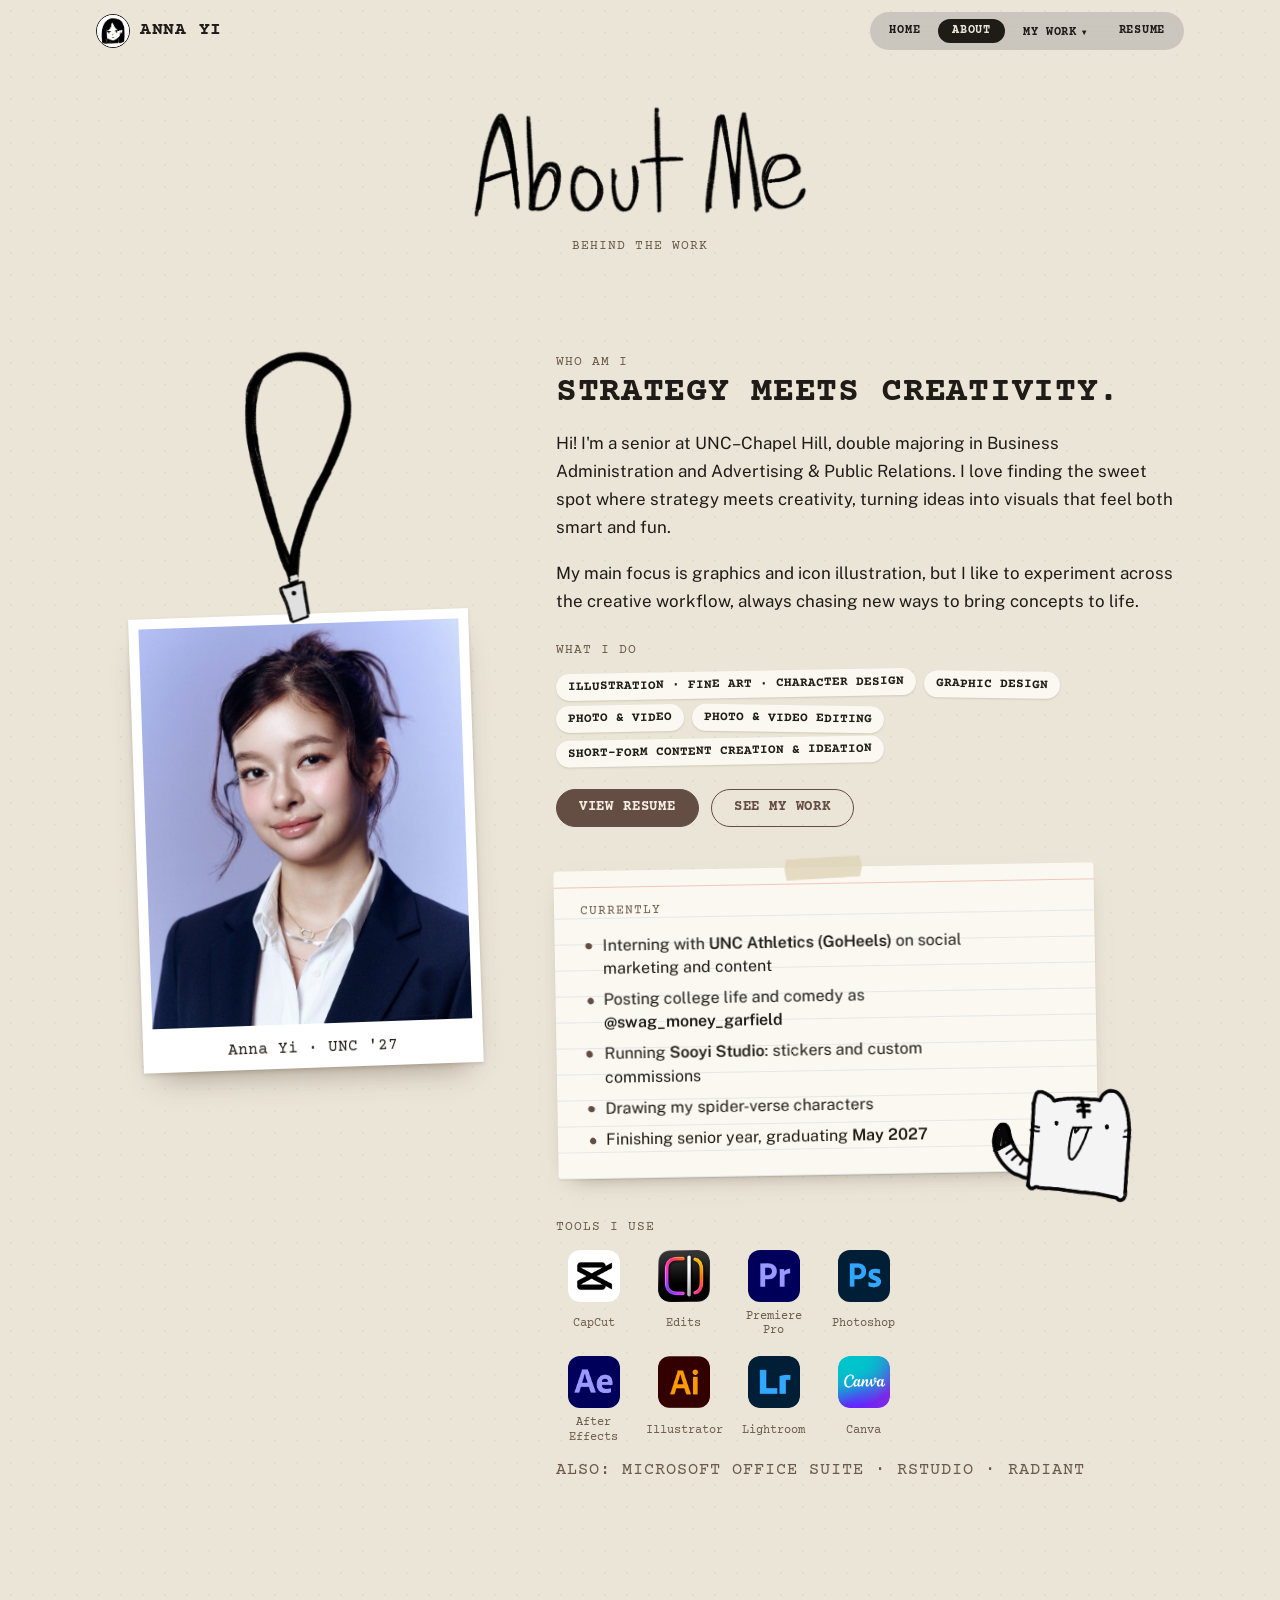
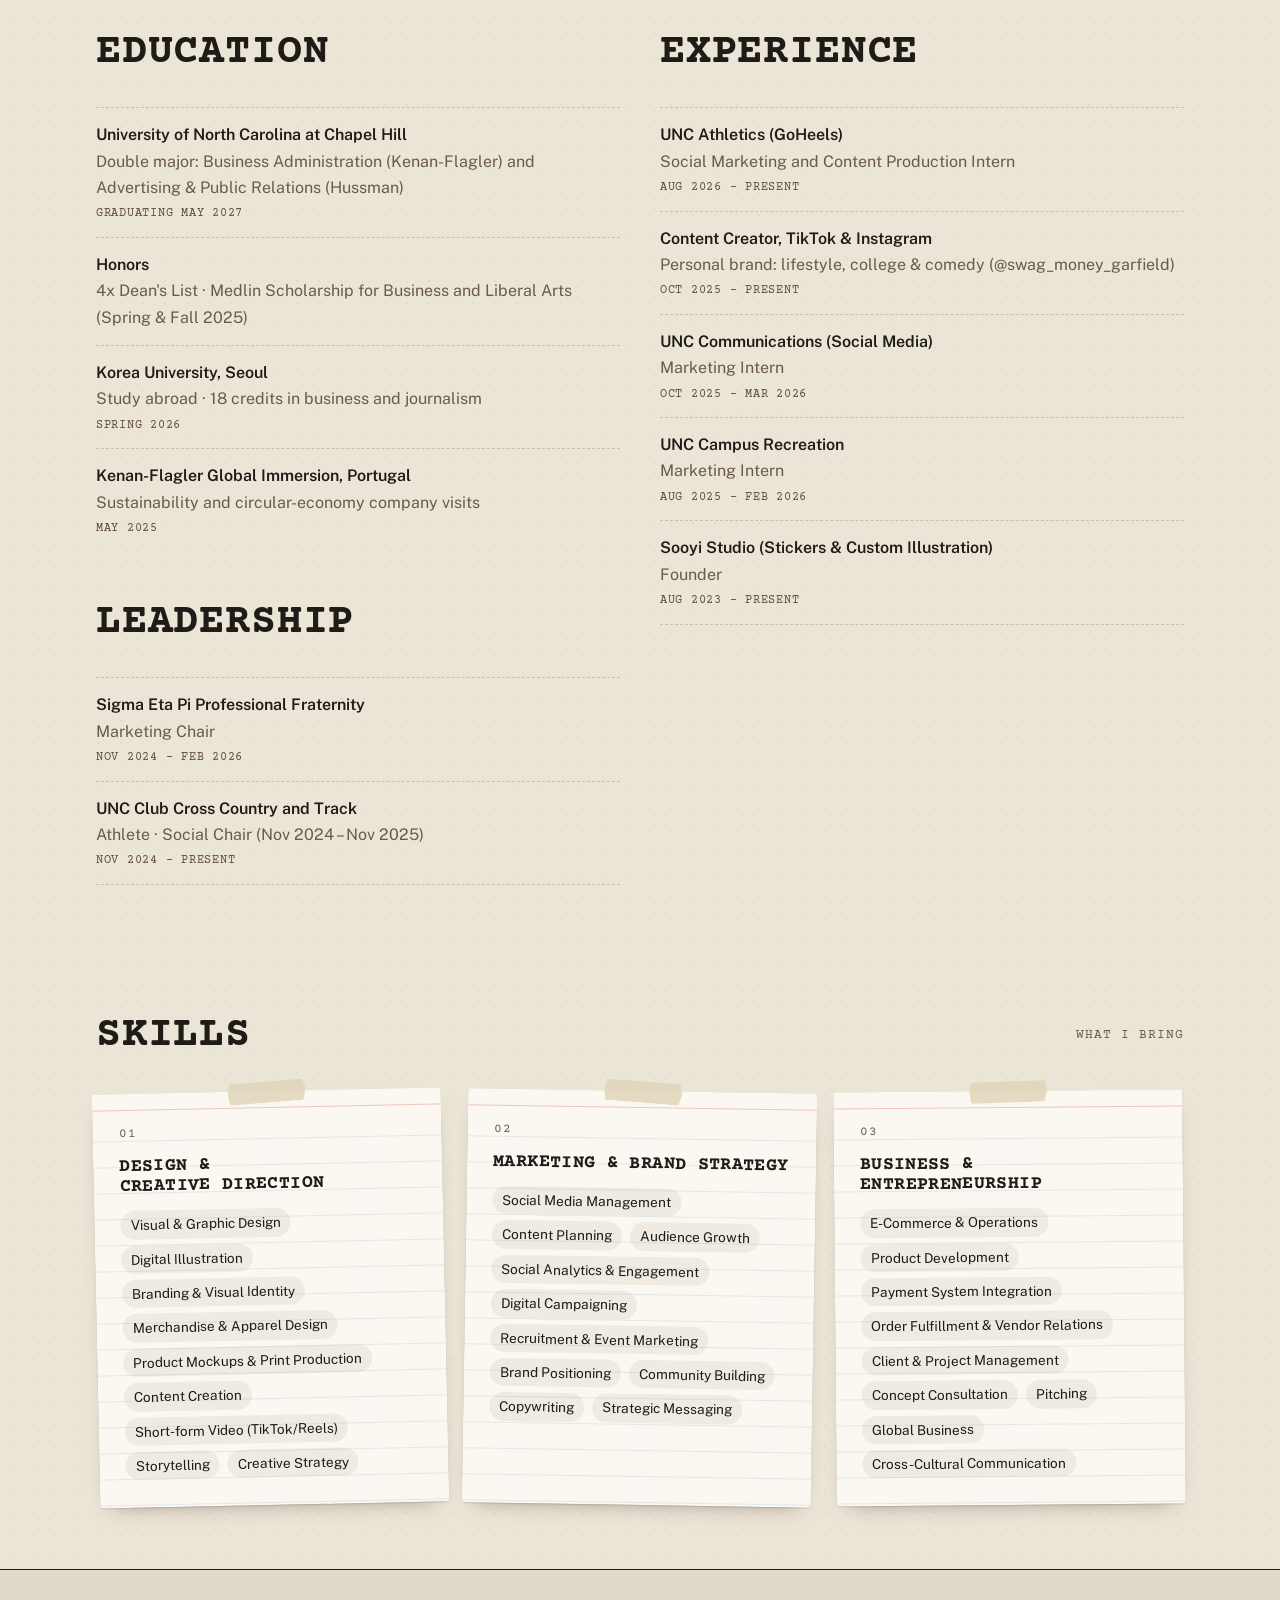
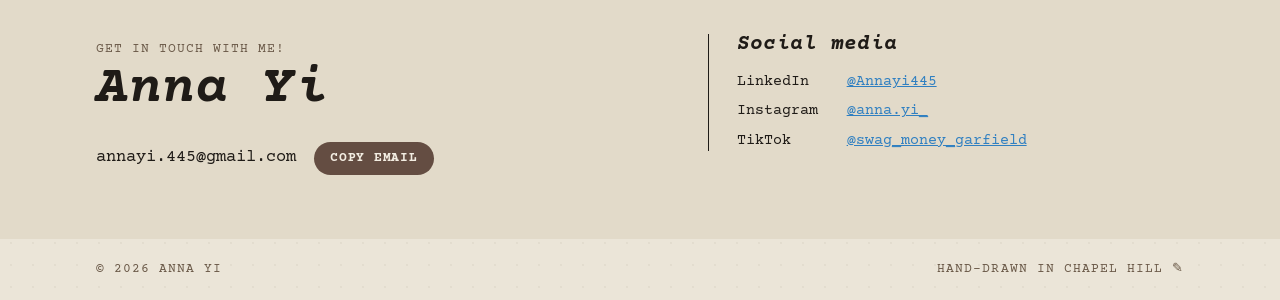
==== commit 7a0e2fcc: "Add files via upload" ====
--- a/About.html
+++ b/About.html
@@ -207,22 +207,6 @@
     </div>
   </section>
 
-  <section>
-    <div class="wrap cols">
-      <div>
-        <div class="sec-head"><h2>Languages</h2></div>
-        <div class="langs">
-          <div class="lang"><strong>English</strong><div class="meter" title="Native / Fluent"><i style="width:100%"></i></div></div>
-          <span class="label">Native / Fluent</span>
-          <div class="lang"><strong>Mandarin</strong><div class="meter" title="Intermediate"><i style="width:55%"></i></div></div>
-          <span class="label">Intermediate · HSK Level 3</span>
-          <div class="lang"><strong>Korean</strong><div class="meter" title="Intermediate"><i style="width:55%"></i></div></div>
-          <span class="label">Intermediate</span>
-        </div>
-      </div>
-    </div>
-  </section>
-
   <section id="contact" class="contact">
     <div class="wrap">
       <div>
--- a/style.css
+++ b/style.css
@@ -698,3 +698,30 @@
   89%  { transform: rotate(-2.6deg); }
   100% { transform: rotate(-2deg); }
 }
+
+/* ---------- Home: small index-card notes under the doodles, so the drawings are the main clickables ---------- */
+.disciplines { max-width: 860px; margin: 22px auto 0; grid-template-columns: repeat(5, minmax(0, 1fr)); gap: 12px; }
+.disciplines a { gap: 3px; padding: 15px 10px 10px;
+  background:
+    linear-gradient(to bottom, transparent 0 11px, rgba(214, 64, 47, .25) 11px 12px, transparent 12px),
+    repeating-linear-gradient(to bottom, transparent 0 15px, rgba(47, 127, 193, .12) 15px 16px),
+    #fbf8f1;
+  background-position: 0 0, 0 14px, 0 0;
+  box-shadow: 0 1px 1px rgba(60, 40, 20, .1), 0 6px 12px -9px rgba(60, 40, 20, .45); }
+.disciplines a::before { width: 44px; height: 14px; top: -7px; }
+.disciplines .label { font-size: .6rem; letter-spacing: .1em; }
+.disciplines strong { font-size: .68rem; line-height: 1.3; letter-spacing: .03em; }
+.disciplines span:last-child { font-size: .7rem; line-height: 1.35; }
+.disciplines a:hover { transform: rotate(0deg) translateY(-2px); }
+@media (max-width: 760px) {
+  .disciplines { grid-template-columns: repeat(2, minmax(0, 1fr)); gap: 14px 10px; }
+  .disciplines li:last-child { grid-column: 1 / -1; justify-self: center; width: calc(50% - 5px); }
+}
+.scroll-cue { padding-left: 0; } /* the "!" nudge is no longer needed */
+/* Home cards: a notch smaller again */
+.disciplines { max-width: 760px; gap: 10px; margin-top: 18px; }
+.disciplines a { padding: 13px 9px 8px; gap: 2px; }
+.disciplines a::before { width: 38px; height: 12px; top: -6px; }
+.disciplines .label { font-size: .55rem; }
+.disciplines strong { font-size: .62rem; }
+.disciplines span:last-child { font-size: .64rem; }
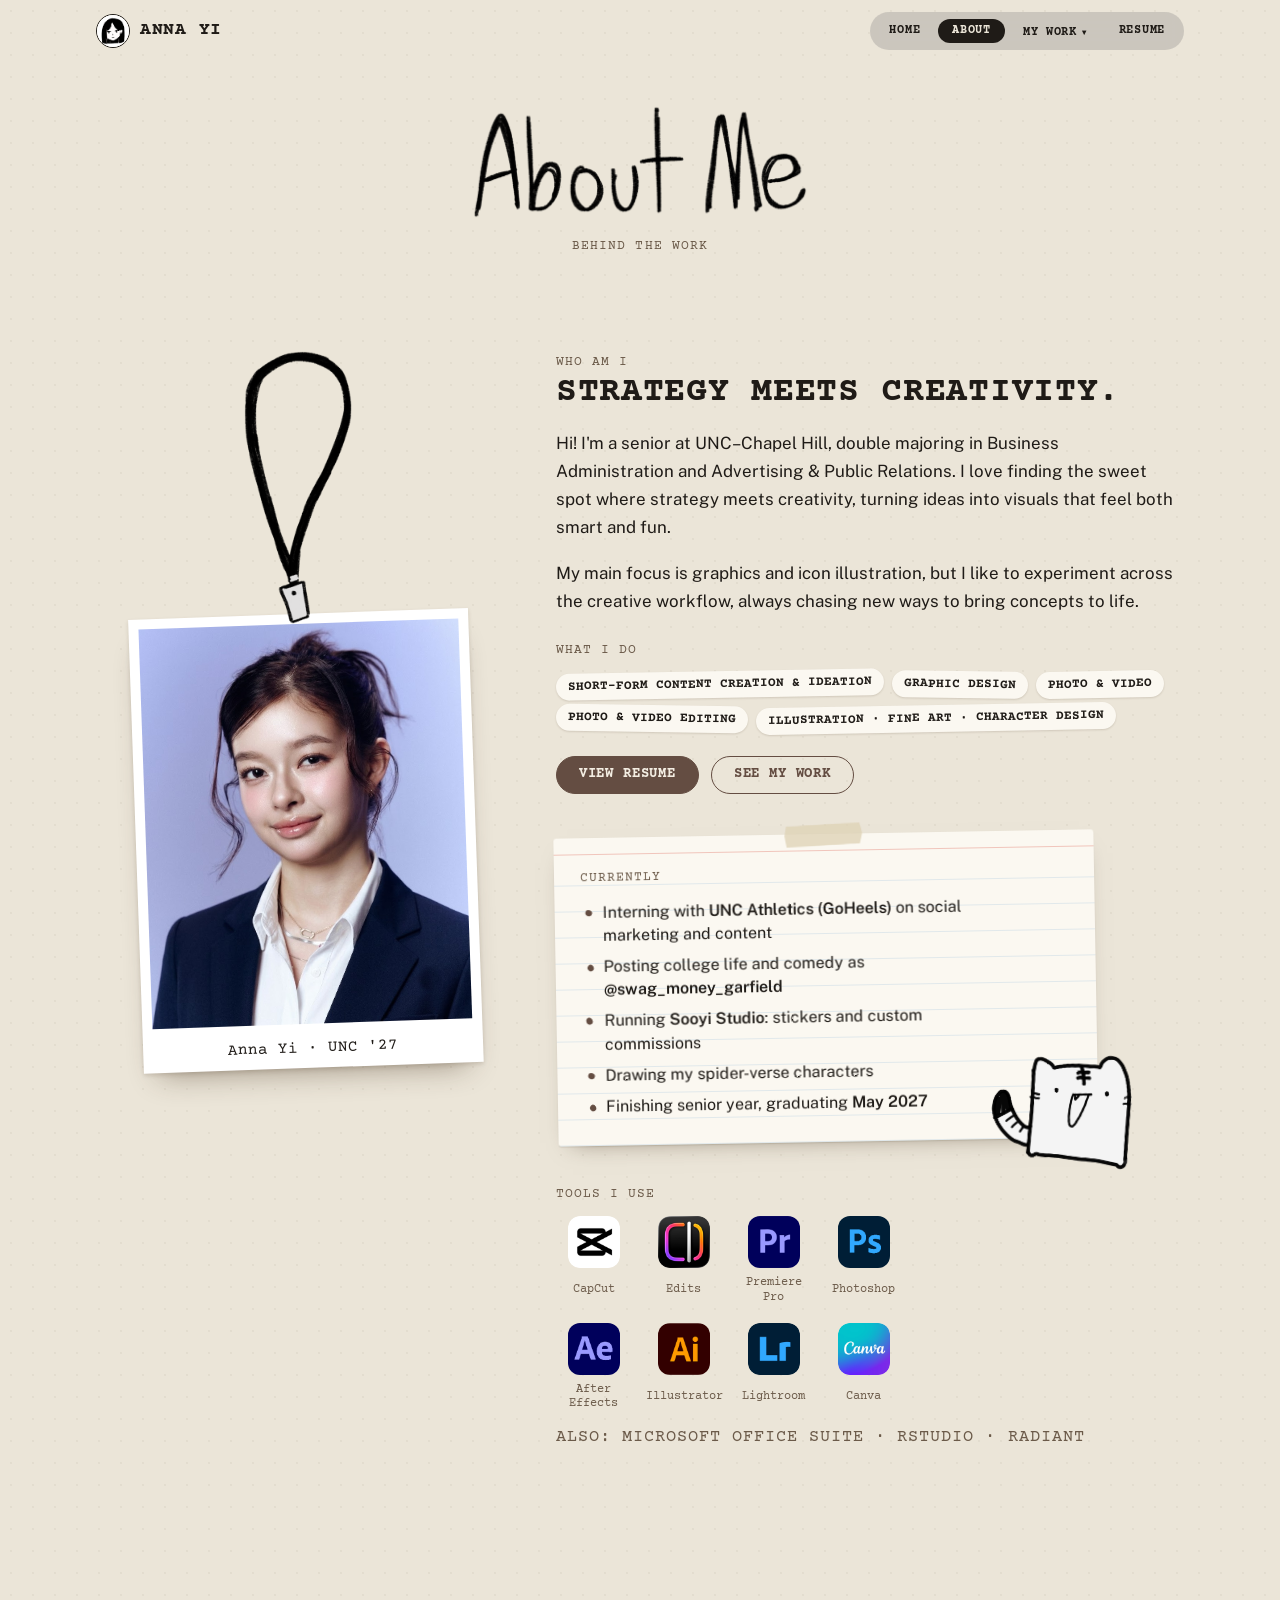
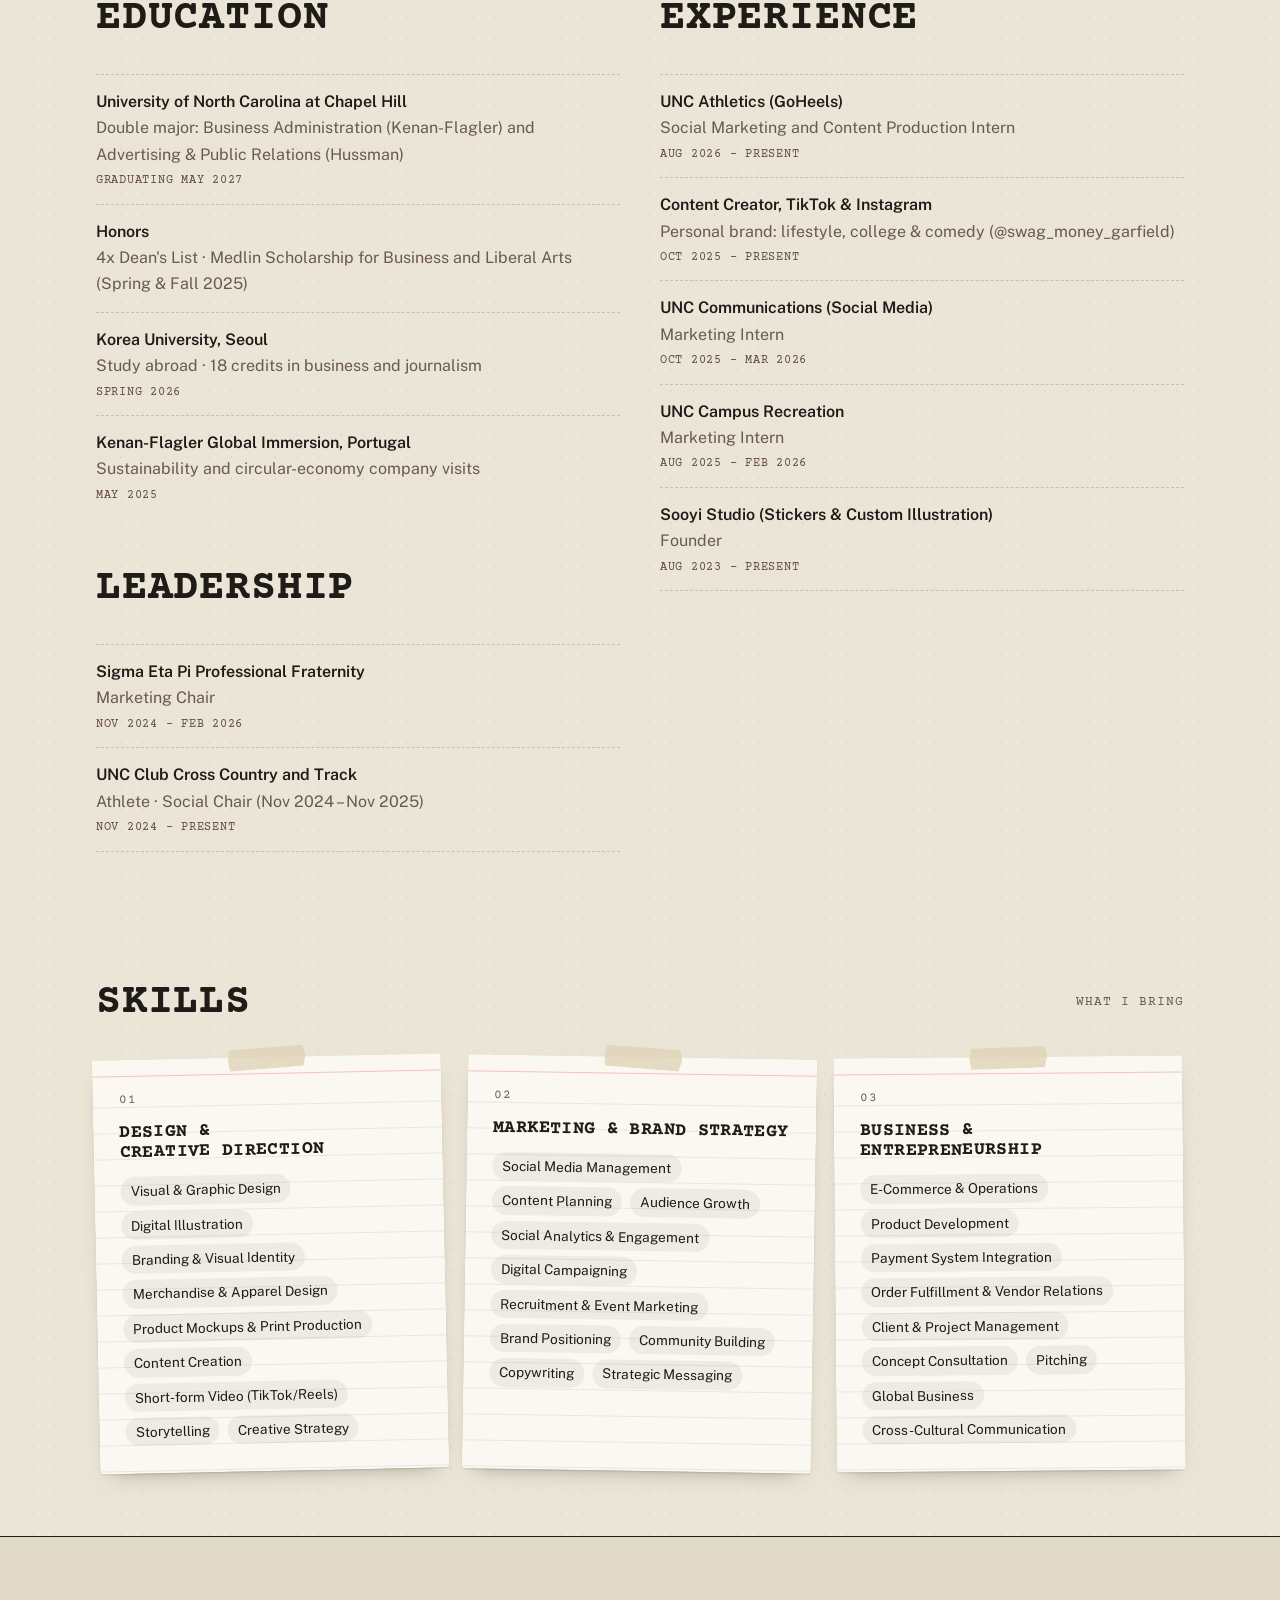
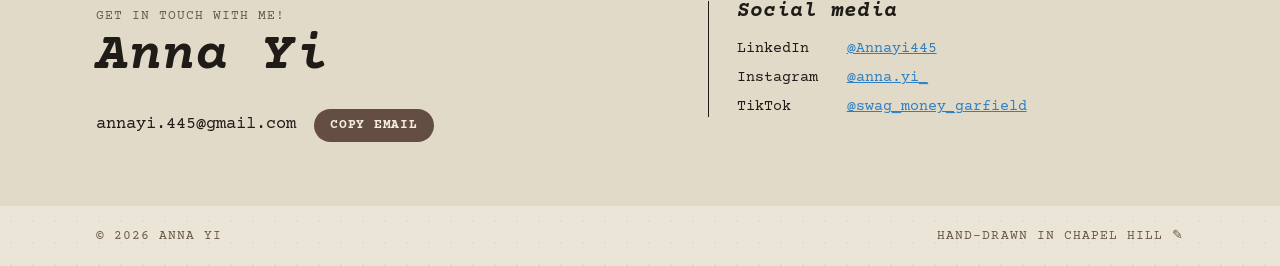
==== commit de61c674: "Add files via upload" ====
--- a/About.html
+++ b/About.html
@@ -22,10 +22,10 @@
       <div class="nav-drop">
         <button class="nav-drop-btn" type="button" aria-expanded="false" aria-controls="work-menu">My work <span class="caret" aria-hidden="true">▾</span></button>
         <div class="nav-menu" id="work-menu">
-          <a href="Illustration.html">Illustration</a>
+          <a href="Social.html">Social Media</a>
           <a href="Design.html">Design</a>
           <a href="Video.html">Photo &amp; Video</a>
-          <a href="Social.html">Social Media</a>
+          <a href="Illustration.html">Illustration</a>
         </div>
       </div>
       <a href="Resume.html">Resume</a>
@@ -57,11 +57,11 @@
         <p>My main focus is graphics and icon illustration, but I like to experiment across the creative workflow, always chasing new ways to bring concepts to life.</p>
         <span class="label">What I do</span>
         <ul class="tags what-i-do">
-          <li><a href="Illustration.html">Illustration · Fine Art · Character Design</a></li>
+          <li><a href="Social.html">Short-Form Content Creation &amp; Ideation</a></li>
           <li><a href="Design.html">Graphic Design</a></li>
           <li><a href="Video.html#photo">Photo &amp; Video</a></li>
           <li><a href="Video.html#editing">Photo &amp; Video Editing</a></li>
-          <li><a href="Social.html">Short-Form Content Creation &amp; Ideation</a></li>
+          <li><a href="Illustration.html">Illustration · Fine Art · Character Design</a></li>
         </ul>
         <div class="cta">
           <a class="btn primary" href="Resume.html">View resume</a>
--- a/style.css
+++ b/style.css
@@ -725,3 +725,50 @@
 .disciplines .label { font-size: .55rem; }
 .disciplines strong { font-size: .62rem; }
 .disciplines span:last-child { font-size: .64rem; }
+.badge .portrait { cursor: grab; }
+/* Home: more breathing room between the work cards and the LinkedIn strip */
+.connect { padding-top: 64px; }
+@media (max-width: 760px) { .connect { padding-top: 48px; } }
+
+/* ===== Design page: sideways-scrolling rows ===== */
+.reel-wrap { position: relative; }
+.posters.reel {
+  display: flex; gap: 22px; overflow-x: auto; overscroll-behavior-x: contain;
+  scroll-snap-type: x mandatory; scroll-padding: 0 4px;
+  padding: 10px 4px 22px; margin: -10px -4px 0;
+  scrollbar-width: thin; scrollbar-color: var(--brown) transparent;
+}
+.posters.reel::-webkit-scrollbar { height: 6px; }
+.posters.reel::-webkit-scrollbar-thumb { background: var(--brown); border-radius: 6px; }
+.posters.reel:focus-visible { outline: 2px dashed var(--brown); outline-offset: 4px; }
+.posters.reel .poster { flex: 0 0 clamp(190px, 24vw, 250px); scroll-snap-align: start; }
+.reel-btn {
+  position: absolute; top: calc(50% - 30px); z-index: 2; width: 42px; height: 42px; border-radius: 50%;
+  border: 1.5px solid var(--ink); background: var(--bg); color: var(--ink);
+  font: 700 1.5rem/1 var(--type); display: grid; place-items: center; padding: 0 0 3px; cursor: pointer;
+  box-shadow: 2px 3px 0 var(--ink); transition: opacity .2s, transform .15s;
+}
+.reel-btn:hover { transform: translate(-1px, -1px); box-shadow: 3px 4px 0 var(--ink); }
+.reel-btn.prev { left: -18px; }
+.reel-btn.next { right: -18px; }
+.reel-btn[hidden] { display: grid; opacity: 0; pointer-events: none; }
+@media (max-width: 700px) { .reel-btn { display: none !important; } .posters.reel .poster { flex-basis: 62vw; } }
+
+/* Lightbox gallery arrows */
+.lightbox .lb-nav {
+  position: fixed; top: 50%; transform: translateY(-50%); width: 48px; height: 48px; border-radius: 50%;
+  border: 1.5px solid #f3ede2; background: rgba(0,0,0,.35); color: #f3ede2; font: 700 1.6rem/1 var(--type);
+  cursor: pointer; display: none; place-items: center; padding: 0 0 3px;
+}
+.lightbox .lb-nav:hover { background: rgba(0,0,0,.6); }
+.lightbox .lb-prev { left: 18px; }
+.lightbox .lb-next { right: 18px; }
+.lightbox.gallery .lb-nav { display: grid; }
+.lightbox .lb-count { opacity: .7; margin-left: .8em; }
+@media (max-width: 600px) { .lightbox .lb-prev { left: 6px; } .lightbox .lb-next { right: 6px; } .lightbox .lb-nav { width: 40px; height: 40px; } }
+
+/* Landscape sliding row (Photo & Video editing) */
+.posters.reel.landscape .poster { flex-basis: clamp(260px, 38vw, 420px); }
+.posters.reel.landscape .poster img { aspect-ratio: 3 / 2; }
+@media (max-width: 700px) { .posters.reel.landscape .poster { flex-basis: 82vw; } }
+#editing .reel-wrap + .ba-notes { margin-top: 28px; }
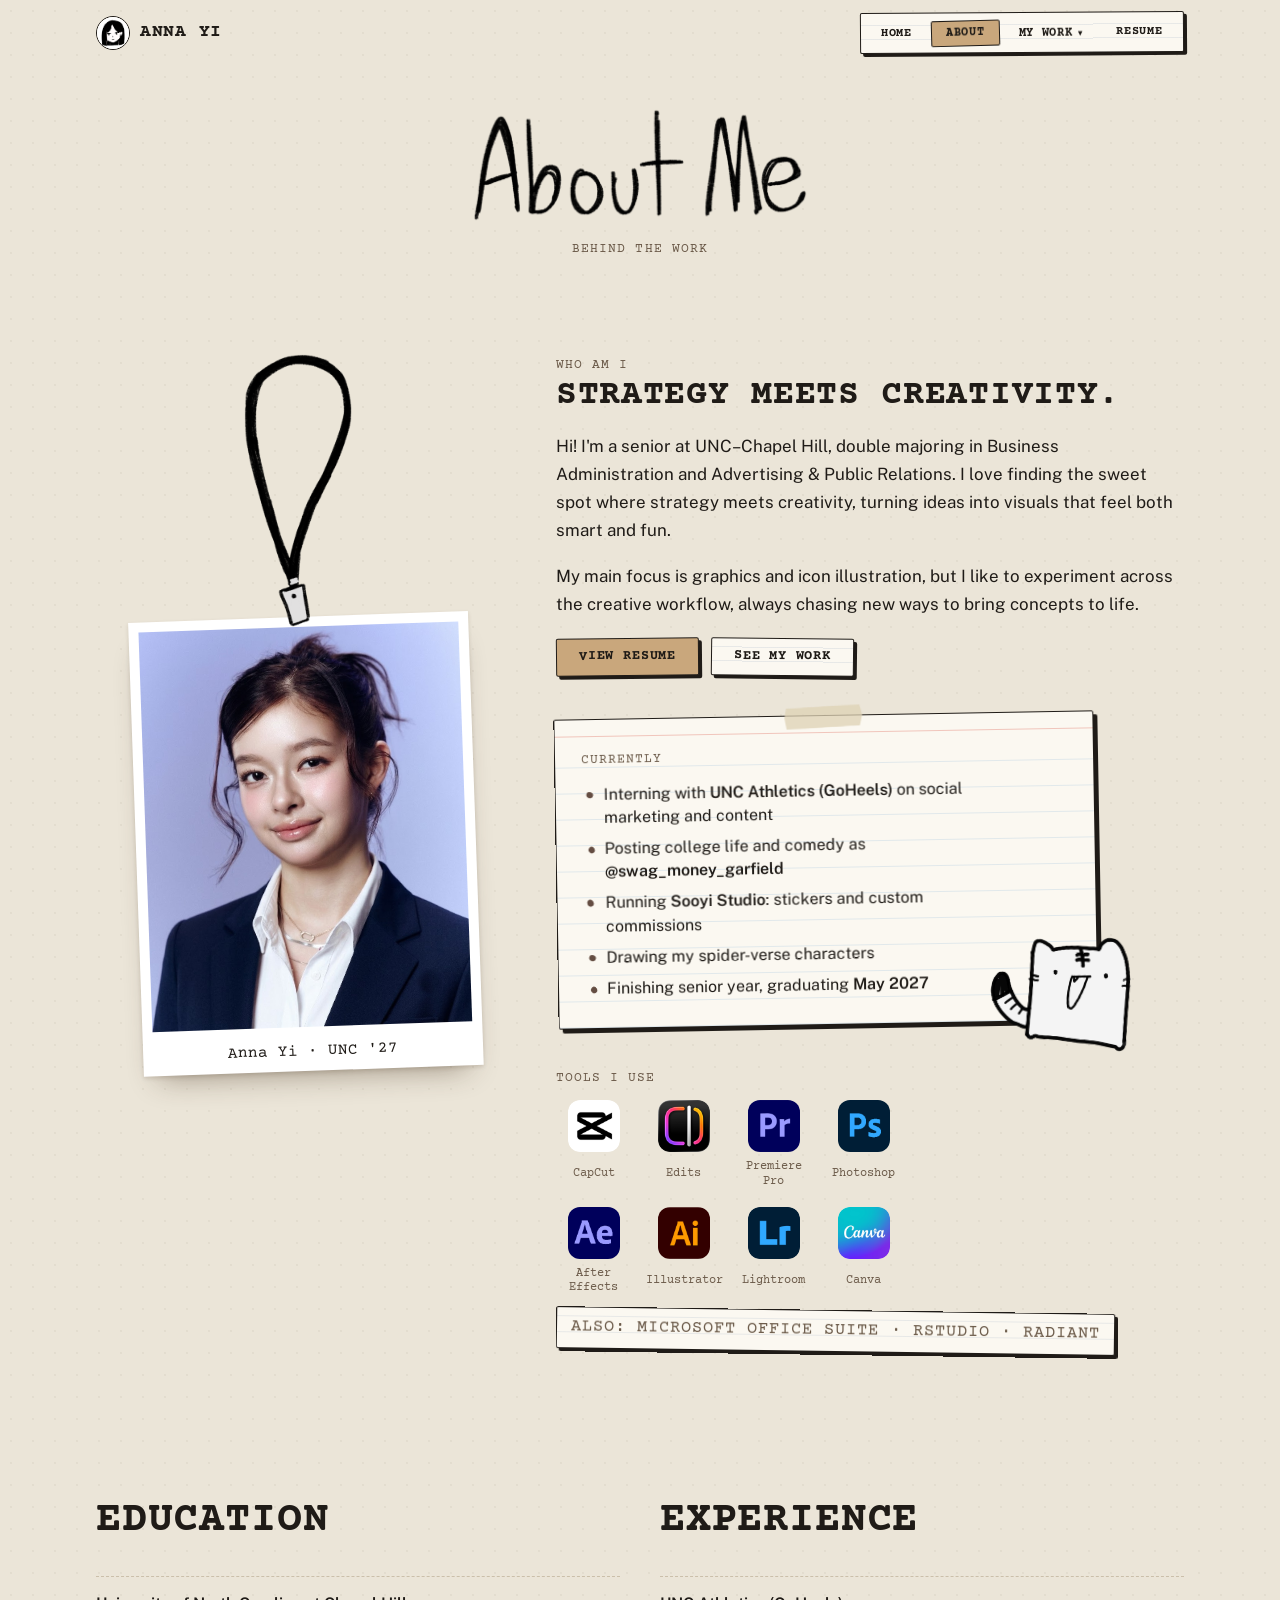
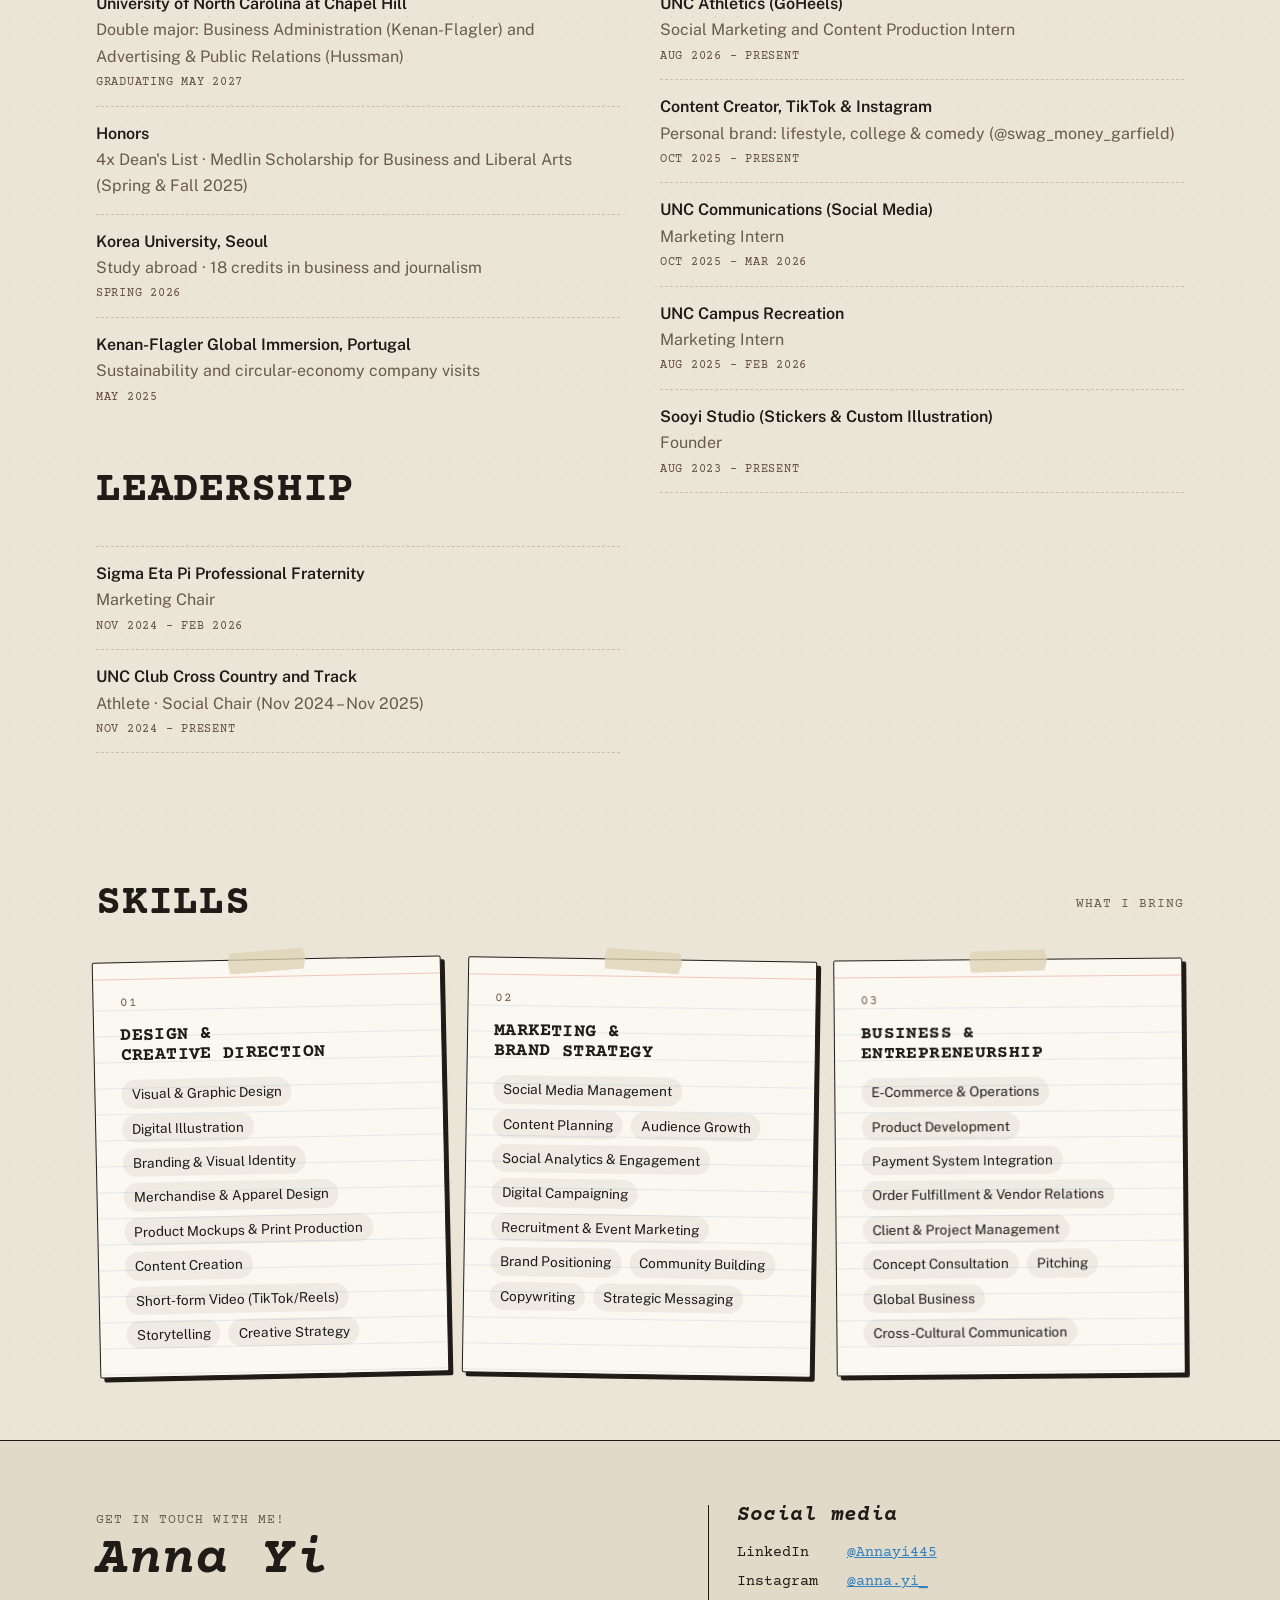
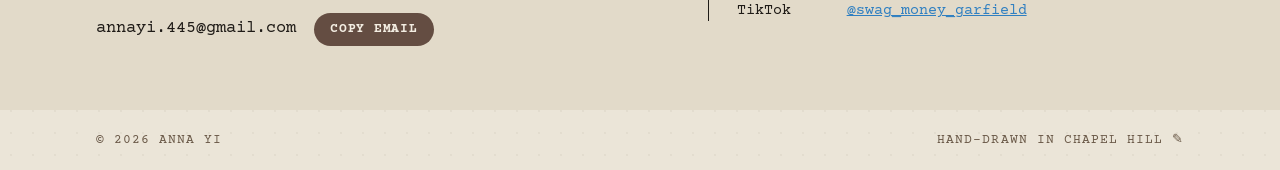
==== commit 2cb183ca: "Add files via upload" ====
--- a/About.html
+++ b/About.html
@@ -9,7 +9,7 @@
 <link rel="preconnect" href="https://fonts.googleapis.com">
 <link rel="preconnect" href="https://fonts.gstatic.com" crossorigin>
 <link rel="stylesheet" href="https://fonts.googleapis.com/css2?family=Courier+Prime:ital,wght@0,400;0,700;1,400;1,700&family=Public+Sans:wght@400;500;600&display=swap">
-<link rel="stylesheet" href="style.css">
+<link rel="stylesheet" href="style.css?v=2026-11-17d">
 </head>
 <body>
 
@@ -55,17 +55,9 @@
         <h2>Strategy meets creativity.</h2>
         <p>Hi! I'm a senior at UNC–Chapel Hill, double majoring in Business Administration and Advertising &amp; Public Relations. I love finding the sweet spot where strategy meets creativity, turning ideas into visuals that feel both smart and fun.</p>
         <p>My main focus is graphics and icon illustration, but I like to experiment across the creative workflow, always chasing new ways to bring concepts to life.</p>
-        <span class="label">What I do</span>
-        <ul class="tags what-i-do">
-          <li><a href="Social.html">Short-Form Content Creation &amp; Ideation</a></li>
-          <li><a href="Design.html">Graphic Design</a></li>
-          <li><a href="Video.html#photo">Photo &amp; Video</a></li>
-          <li><a href="Video.html#editing">Photo &amp; Video Editing</a></li>
-          <li><a href="Illustration.html">Illustration · Fine Art · Character Design</a></li>
-        </ul>
         <div class="cta">
           <a class="btn primary" href="Resume.html">View resume</a>
-          <a class="btn" href="Design.html">See my work</a>
+          <a class="btn" href="Home.html#work">See my work</a>
         </div>
 
         <div class="card currently">
@@ -234,6 +226,6 @@
   </div>
 </footer>
 
-<script src="script.js"></script>
+<script src="script.js?v=2026-11-17d"></script>
 </body>
 </html>
--- a/style.css
+++ b/style.css
@@ -772,3 +772,73 @@
 .posters.reel.landscape .poster img { aspect-ratio: 3 / 2; }
 @media (max-width: 700px) { .posters.reel.landscape .poster { flex-basis: 82vw; } }
 #editing .reel-wrap + .ba-notes { margin-top: 28px; }
+
+/* Rows show each piece whole: same height, natural width (no cropping) */
+.posters.reel .poster { flex: 0 0 auto; }
+.posters.reel .poster img { height: clamp(260px, 30vw, 340px); width: auto; max-width: none; aspect-ratio: auto; object-fit: contain; }
+.posters.reel.landscape .poster img { height: clamp(180px, 24vw, 280px); }
+.posters.reel .poster figcaption { width: 0; min-width: 100%; }
+@media (max-width: 700px) {
+  .posters.reel .poster { flex-basis: auto; }
+  .posters.reel .poster img { height: 62vw; max-height: 380px; }
+  .posters.reel.landscape .poster img { height: 54vw; }
+}
+.posters.reel .poster .zoom { width: auto; }
+.posters.reel .poster img { display: block; }
+
+/* Square, paper-scrap buttons (site-wide) */
+.btn {
+  border-radius: 2px; border: 1.5px solid var(--ink); background: #fbf8f1; color: var(--ink);
+  box-shadow: 3px 3px 0 var(--ink); rotate: -0.6deg;
+  background-image: repeating-linear-gradient(0deg, transparent 0 13px, rgba(90, 120, 160, .12) 13px 14px);
+  transition: transform .15s ease, box-shadow .15s ease, rotate .15s ease;
+}
+.cta .btn:nth-child(even) { rotate: 0.7deg; }
+.btn.primary { background-color: #c9a77c; background-image: none; color: var(--ink); }
+.btn:hover { transform: translate(-2px, -2px); box-shadow: 5px 5px 0 var(--ink); rotate: 0deg; background-color: #fbf8f1; color: var(--ink); }
+.btn.primary:hover { background-color: #c9a77c; }
+.btn:active { transform: translate(1px, 1px); box-shadow: 1px 1px 0 var(--ink); }
+@media (prefers-reduced-motion: reduce) { .btn { transition: none; rotate: 0deg; } }
+
+/* Nav bubble → paper strip, matching the paper buttons */
+.nav-links {
+  border-radius: 2px; border: 1.5px solid var(--ink); box-shadow: 3px 3px 0 var(--ink);
+  background: #fbf8f1; backdrop-filter: none; rotate: -0.4deg;
+  background-image: repeating-linear-gradient(0deg, transparent 0 13px, rgba(90, 120, 160, .12) 13px 14px);
+}
+.nav-links > a, .nav-drop-btn { border-radius: 2px; border: 1.5px solid transparent; }
+.nav-links > a:hover, .nav-drop-btn:hover, .nav-drop:hover .nav-drop-btn, .nav-drop.open .nav-drop-btn { background: rgba(201, 167, 124, .3); }
+.nav-links > a[aria-current="page"], .nav-drop.current .nav-drop-btn {
+  background: #c9a77c; color: var(--ink); border-color: var(--ink); rotate: 1.2deg;
+}
+.nav-links > a:nth-child(2)[aria-current="page"] { rotate: -1.2deg; }
+
+/* Dropdown card: same ink outline + hard drop shadow as the nav strip and buttons */
+.nav-menu { border: 1.5px solid var(--ink); border-radius: 2px; box-shadow: 4px 4px 0 var(--ink); }
+
+/* LinkedIn card: paper scrap with ink outline + hard shadow, like the buttons */
+.li-card {
+  border: 1.5px solid var(--ink); border-radius: 2px; box-shadow: 4px 4px 0 var(--ink);
+  background: #fbf8f1 repeating-linear-gradient(0deg, transparent 0 17px, rgba(90, 120, 160, .12) 17px 18px);
+  border-left: 5px solid #0a66c2; rotate: -0.8deg; transform: none;
+  transition: transform .15s ease, box-shadow .15s ease, rotate .15s ease;
+}
+.li-card:hover, .li-card:focus-visible { rotate: 0deg; transform: translate(-2px, -2px); box-shadow: 6px 6px 0 var(--ink); }
+.li-card:active { transform: translate(1px, 1px); box-shadow: 2px 2px 0 var(--ink); }
+.li-avatar { border: 1.5px solid var(--ink); border-radius: 2px; }
+
+/* "Currently" card: ink outline + hard drop shadow */
+.card.currently { border: 1.5px solid var(--ink); border-radius: 2px; box-shadow: 4px 4px 0 var(--ink); }
+.card.currently:hover { transform: rotate(0deg) translate(-2px, -2px); box-shadow: 6px 6px 0 var(--ink); }
+.card.currently:has(.tiger:hover) { transform: rotate(var(--tilt, 0deg)); box-shadow: 4px 4px 0 var(--ink); }
+
+/* Skills cards: ink outline + hard drop shadow */
+.skill-cards .card { border: 1.5px solid var(--ink); border-radius: 2px; box-shadow: 4px 4px 0 var(--ink); }
+.skill-cards .card:hover { transform: rotate(0deg) translate(-2px, -2px); box-shadow: 6px 6px 0 var(--ink); }
+
+/* "Also:" line as a small paper scrap */
+.tools-more {
+  display: inline-block; width: fit-content; max-width: 100%; margin-top: 18px; padding: 8px 14px;
+  background: #fbf8f1 repeating-linear-gradient(0deg, transparent 0 15px, rgba(90, 120, 160, .12) 15px 16px);
+  border: 1.5px solid var(--ink); border-radius: 2px; box-shadow: 3px 3px 0 var(--ink); rotate: 0.8deg;
+}
